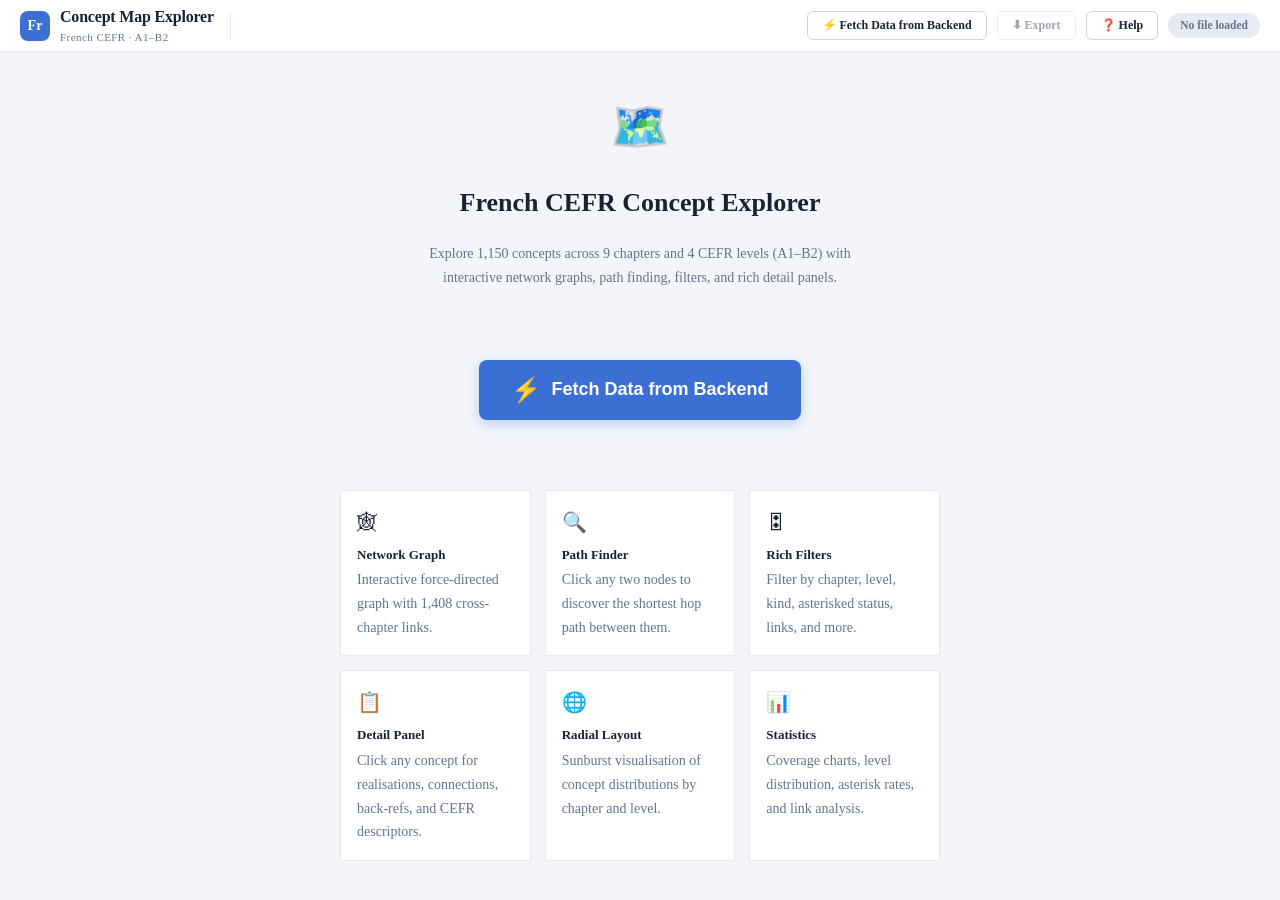
==== concepts.html @ fbdd6c0a "Initial commit" ====
<!DOCTYPE html>
<html lang="en">
<head>
<meta charset="UTF-8">
<meta name="viewport" content="width=device-width, initial-scale=1.0">
<title>Concept Map Explorer — French CEFR Reference</title>
<link rel="stylesheet" href="concepts.css">
</head>
<body>


<!-- HEADER -->
<header>
  <div class="brand">
    <div class="brand-icon">Fr</div>
    <div>
      <h1>Concept Map Explorer</h1>
      <div class="sub">French CEFR · A1–B2</div>
    </div>
  </div>
  <div class="header-sep"></div>
  <div class="header-tabs" id="headerTabs" style="display:none">
    <button class="header-tab active" data-tab="table">📋 Table</button>
    <button class="header-tab" data-tab="network">🕸 Network</button>
    <button class="header-tab" data-tab="radial">🌐 Radial</button>
    <button class="header-tab" data-tab="stats">📊 Stats</button>
  </div>
  <div class="header-spacer"></div>
  <div class="file-area">
    <button class="btn" id="fetchBtn" onclick="loadData()">⚡ Fetch Data from Backend</button>
    
    <button class="btn" id="exportBtn" disabled>⬇ Export</button>
    <button class="btn" onclick="showHelp()">❓ Help</button>
    <span id="statusBadge">No file loaded</span>
  </div>
</header>

<!-- TOOLTIP -->
<div id="tooltip"></div>

<!-- NOTIFICATION -->
<div id="notification"></div>

<!-- HELP MODAL -->
<div id="helpModal">
  <div class="help-box">
    <h2>📖 How to use this Explorer</h2>
    <div class="help-section">
      <h3>🚀 Getting Started</h3>
      <p>Click <strong>Fetch Data from Backend</strong> to automatically download the <code>concept_map_for_lesson_generation.json</code> file from the server.</p>
    </div>
    <div class="help-section">
      <h3>📋 Table View</h3>
      <ul>
        <li>Filter by chapter, CEFR level, kind, and more using the left sidebar</li>
        <li>Click any row to open the detail panel on the right</li>
        <li>Click column headers to sort</li>
        <li>Use the search box for instant text filtering</li>
      </ul>
    </div>
    <div class="help-section">
      <h3>🕸 Network View</h3>
      <ul>
        <li><strong>Click a node</strong> to see its full details in the right panel</li>
        <li><strong>Drag nodes</strong> to rearrange the graph</li>
        <li><strong>Scroll/pinch</strong> to zoom; drag background to pan</li>
        <li><strong>Path Finder</strong>: Set a "From" and "To" node to find the shortest connection path between them</li>
        <li><strong>Hop Navigator</strong>: Click a node, then use "Set as From / To" in the panel to find paths</li>
        <li>Use the left sidebar filters to reduce nodes shown</li>
      </ul>
    </div>
    <div class="help-section">
      <h3>🌐 Radial View</h3>
      <ul>
        <li>See concepts arranged in a sunburst / radial layout by chapter or level</li>
        <li>Click segments to drill in</li>
      </ul>
    </div>
    <div class="help-section">
      <h3>📊 Stats View</h3>
      <ul>
        <li>Corpus-wide statistics: distribution by chapter, level coverage, asterisk rates</li>
      </ul>
    </div>
    <div class="help-close">
      <button class="btn primary" onclick="closeHelp()">Got it</button>
    </div>
  </div>
</div>

<!-- APP SHELL -->
<div id="appShell">

  <!-- EMPTY STATE -->
  <div id="emptyState" style="display:flex; flex:1; flex-direction:column; align-items:center; justify-content:center; gap:20px; padding:40px; text-align:center;">
    <div style="font-size:48px">🗺️</div>
    <h2 style="font-size:26px">French CEFR Concept Explorer</h2>
    <p style="max-width:480px; color:var(--muted); line-height:1.7">
      Explore 1,150 concepts across 9 chapters and 4 CEFR levels (A1–B2) with interactive network graphs, path finding, filters, and rich detail panels.
    </p>
    
      <div class="drop-zone" id="dropZone" style="cursor:default; border: none; background: transparent; display: flex; justify-content: center; align-items: center;">
        <button id="fetchBtnCenter" onclick="loadData()" style="background-color: var(--accent); color: white; border: none; border-radius: 8px; padding: 16px 32px; font-size: 18px; font-weight: bold; cursor: pointer; box-shadow: 0 4px 12px rgba(59, 111, 212, 0.3); transition: all 0.2s ease; display: flex; align-items: center; gap: 10px;">
          <span style="font-size:24px">⚡</span> Fetch Data from Backend
        </button>
      </div>

    <div class="features-grid">
      <div class="feature-card"><div class="fc-icon">🕸</div><h4>Network Graph</h4><p>Interactive force-directed graph with 1,408 cross-chapter links.</p></div>
      <div class="feature-card"><div class="fc-icon">🔍</div><h4>Path Finder</h4><p>Click any two nodes to discover the shortest hop path between them.</p></div>
      <div class="feature-card"><div class="fc-icon">🎛</div><h4>Rich Filters</h4><p>Filter by chapter, level, kind, asterisked status, links, and more.</p></div>
      <div class="feature-card"><div class="fc-icon">📋</div><h4>Detail Panel</h4><p>Click any concept for realisations, connections, back-refs, and CEFR descriptors.</p></div>
      <div class="feature-card"><div class="fc-icon">🌐</div><h4>Radial Layout</h4><p>Sunburst visualisation of concept distributions by chapter and level.</p></div>
      <div class="feature-card"><div class="fc-icon">📊</div><h4>Statistics</h4><p>Coverage charts, level distribution, asterisk rates, and link analysis.</p></div>
    </div>
  </div>

  <!-- SIDEBAR -->
  <div id="sidebar" style="display:none">
    <div class="sidebar-head">
      <h2>Filters</h2>
      <button class="clear-btn" onclick="clearAllFilters()">Clear all</button>
    </div>
    <div id="sidebarContent"></div>
    <div class="result-count" id="resultCount">—</div>
  </div>

  <!-- MAIN CONTENT -->
  <div id="mainContent" style="display:none">

    <!-- TABLE VIEW -->
    <div class="view active" id="tableView">
      <div class="table-toolbar">
        <span class="group-label">Sort by</span>
        <select class="sort-select" id="sortSelect" onchange="setSortFromDropdown()">
          <option value="section_code:asc">Code ↑</option>
          <option value="section_code:desc">Code ↓</option>
          <option value="denomination_canonical:asc">Name A→Z</option>
          <option value="denomination_canonical:desc">Name Z→A</option>
          <option value="chapter:asc">Chapter ↑</option>
          <option value="link_count:desc">Most linked</option>
        </select>
      </div>
      <div id="tableWrap">
        <table id="conceptTable">
          <thead>
            <tr>
              <th onclick="toggleSort('section_code')">Code</th>
              <th onclick="toggleSort('denomination_canonical')">Concept Name</th>
              <th onclick="toggleSort('chapter')">Chapter</th>
              <th>Kind</th>
              <th>Levels</th>
              <th onclick="toggleSort('link_count')">Links</th>
            </tr>
          </thead>
          <tbody id="tableBody"></tbody>
        </table>
      </div>
      <div class="pager" id="pager"></div>
    </div>

    <!-- NETWORK VIEW -->
    <div class="view" id="networkView" style="position:relative; overflow:hidden;">
      <canvas id="networkCanvas"></canvas>

      <!-- Toggle button -->
      <button class="net-drawer-toggle" id="netDrawerToggle" onclick="toggleNetDrawer()">⚙ Controls</button>

      <!-- Right-side drawer -->
      <div class="net-drawer" id="netDrawer">
        <div class="net-drawer-head">
          <h2>Network Controls</h2>
          <button class="net-drawer-close" onclick="toggleNetDrawer()">✕</button>
        </div>
        <div class="net-drawer-body">
          <h3>View</h3>
          <div class="zoom-btns">
            <button onclick="zoomNet(1.3)" title="Zoom In">+</button>
            <button onclick="zoomNet(0.77)" title="Zoom Out">−</button>
            <button onclick="resetZoomNet()" title="Reset">⊙</button>
            <button onclick="runLayout()" title="Re-layout">⟳</button>
            <button onclick="unpinAll()" title="Unpin All" style="width:auto;padding:0 8px;font-size:11px;">Unpin All</button>
          </div>
          <label><input type="checkbox" id="showLabels" checked onchange="redrawNet()"> Labels</label>
          <label><input type="checkbox" id="showEdges" checked onchange="redrawNet()"> Edges</label>
          <label>
            Node size
            <input type="range" id="nodeSizeRange" min="4" max="22" value="10" oninput="redrawNet()">
          </label>
          <label>
            Charge
            <input type="range" id="chargeRange" min="20" max="200" value="80" oninput="updateCharge()">
          </label>
          <div class="net-legend" id="netLegend"></div>

          <hr class="net-toolbar-divider">

          <h3>🔍 Path Finder</h3>
          <div class="path-inputs">
            <button class="path-node-btn" id="pathFromBtn" onclick="setPathMode('from')">
              <span class="label" id="pathFromLabel">Click to set start node</span>
              <span class="badge">FROM</span>
            </button>
            <button class="path-node-btn" id="pathToBtn" onclick="setPathMode('to')">
              <span class="label" id="pathToLabel">Click to set end node</span>
              <span class="badge" style="background:var(--accent2)">TO</span>
            </button>
          </div>
          <div style="display:flex;gap:6px;margin-bottom:6px;">
            <button class="btn primary" style="flex:1;font-size:11px;padding:6px;" onclick="findPath()">Find Path</button>
            <button class="btn" style="font-size:11px;padding:6px;" onclick="clearPath()">✕ Clear</button>
          </div>
          <div class="path-result" id="pathResult" style="display:none"></div>
        </div>
      </div>

      <!-- Node Info Panel -->
      <div id="nodeInfoPanel">
        <button class="nip-close" onclick="closeNodeInfo()">✕</button>
        <div class="nip-header">
          <div class="nip-title" id="nipTitle">—</div>
          <div class="nip-code" id="nipCode">—</div>
          <div class="nip-badges" id="nipBadges"></div>
        </div>
        <div id="nodeInfoBody"></div>
        <div class="nip-actions">
          <button class="btn path-from-btn" onclick="setCurrentAsPathFrom()">Set as FROM</button>
          <button class="btn path-to-btn" onclick="setCurrentAsPathTo()">Set as TO</button>
        </div>
      </div>
    </div>

    <!-- RADIAL VIEW -->
    <div class="view" id="radialView">
      <div class="radial-toolbar">
        <strong style="font-size:12px">Radial Layout:</strong>
        <button class="radial-mode-btn active" data-mode="chapter" onclick="setRadialMode('chapter',this)">By Chapter</button>
        <button class="radial-mode-btn" data-mode="level" onclick="setRadialMode('level',this)">By Level</button>
        <button class="radial-mode-btn" data-mode="kind" onclick="setRadialMode('kind',this)">By Kind</button>
        <button class="radial-mode-btn" data-mode="family" onclick="setRadialMode('family',this)">By Family</button>
        <span style="color:var(--muted);font-size:11px">· Click segments to highlight · Hover for details</span>
      </div>
      <div id="radialCanvas" style="flex:1; position:relative;">
        <canvas id="radialCanvasEl" style="display:block;"></canvas>
        <div id="radialTooltip" style="display:none;position:absolute;background:var(--ink);color:#fff;padding:7px 13px;border-radius:8px;font-size:12px;pointer-events:none;"></div>
      </div>
    </div>

    <!-- STATS VIEW -->
    <div class="view" id="statsView">
      <div id="statsContent" style="padding:24px; max-width:900px; overflow-y:auto; flex:1;"></div>
    </div>

  </div><!-- end mainContent -->

</div><!-- end appShell -->


<script src="concepts.js"></script>
</body>
</html>
---- concepts.css ----
/* ===== TOKENS ===== */
:root {
  --ink: #192233;
  --paper: #f3f5fb;
  --panel: #ffffff;
  --panel2: #fbfcfe;
  --line: #e6eaf2;
  --line2: #cbd5e1;
  --accent: #3b6fd4;
  --accent-soft: #e9f0fc;
  --accent2: #2d6a8f;
  --accent2-soft: #e5edf5;
  --muted: #64748b;
  --muted2: #94a3b8;
  --bg-gradient: linear-gradient(135deg, #e0e8f5 0%, #f4f7fc 100%);
  --shadow-sm: 0 1px 2px rgba(15, 23, 42, 0.04);
  --shadow-md: 0 4px 12px rgba(15, 23, 42, 0.05);
  --shadow-lg: 0 12px 32px rgba(15, 23, 42, 0.08);
  --radius-sm: 6px;
  --radius-md: 10px;
  --radius-lg: 16px;
  --font-sans: 'Inter', system-ui, -apple-system, sans-serif;
  --font-mono: 'JetBrains Mono', 'Fira Code', monospace;
  --font-serif: 'Georgia', serif;
}
*, *::before, *::after { box-sizing: border-box; margin: 0; padding: 0; }
html, body { height: 100%; overflow: hidden; }
body {
  font-family: var(--sans);
  background: var(--paper);
  color: var(--ink);
  font-size: 13.5px;
  line-height: 1.5;
  display: flex;
  flex-direction: column;
}

/* ===== SCROLLBAR ===== */
::-webkit-scrollbar { width: 7px; height: 7px; }
::-webkit-scrollbar-thumb { background: var(--line2); border-radius: 99px; }
::-webkit-scrollbar-track { background: transparent; }

/* ===== TYPOGRAPHY ===== */
h1, h2, h3, h4 { font-family: var(--serif); font-weight: 600; }

/* ===== HEADER ===== */
header {
  display: flex;
  align-items: center;
  gap: 16px;
  padding: 0 20px;
  height: 52px;
  min-height: 52px;
  border-bottom: 1px solid var(--line);
  background: var(--panel);
  box-shadow: var(--shadow-sm);
  z-index: 100;
  flex-shrink: 0;
}
.brand {
  display: flex;
  align-items: center;
  gap: 10px;
  flex-shrink: 0;
}
.brand-icon {
  width: 30px; height: 30px;
  background: var(--accent);
  border-radius: 8px;
  display: flex; align-items: center; justify-content: center;
  color: #fff; font-size: 14px; font-weight: 700;
  font-family: var(--serif);
  flex-shrink: 0;
}
.brand h1 { font-size: 16px; font-weight: 700; letter-spacing: -.2px; white-space: nowrap; }
.brand .sub { font-size: 11px; color: var(--muted); letter-spacing: .04em; }
.header-sep { width: 1px; height: 28px; background: var(--line); flex-shrink: 0; }
.header-tabs {
  display: flex;
  gap: 2px;
  background: var(--paper);
  border: 1px solid var(--line);
  border-radius: 8px;
  padding: 3px;
}
.header-tab {
  font-size: 12px;
  font-weight: 600;
  padding: 5px 14px;
  border: none;
  background: transparent;
  border-radius: 6px;
  cursor: pointer;
  color: var(--muted);
  transition: all .15s;
  white-space: nowrap;
}
.header-tab:hover { color: var(--ink); }
.header-tab.active { background: var(--panel); color: var(--ink); box-shadow: var(--shadow-sm); }
.header-spacer { flex: 1; }
.file-area {
  display: flex;
  align-items: center;
  gap: 10px;
  font-size: 12px;
  flex-shrink: 0;
}
#statusBadge {
  font-size: 11.5px;
  padding: 4px 12px;
  border-radius: 99px;
  font-weight: 600;
  background: var(--line);
  color: var(--muted);
  white-space: nowrap;
}
#statusBadge.loaded { background: #e6f5ee; color: #2d7a52; }
.btn {
  font-family: var(--sans);
  font-size: 12px;
  font-weight: 600;
  border: 1px solid var(--line2);
  background: var(--panel);
  color: var(--ink);
  border-radius: var(--radius-sm);
  padding: 6px 14px;
  cursor: pointer;
  transition: all .15s;
  display: flex; align-items: center; gap: 6px;
  white-space: nowrap;
}
.btn:hover { background: var(--paper); border-color: var(--ink); }
.btn.primary { background: var(--accent); border-color: var(--accent); color: #fff; }
.btn.primary:hover { opacity: .88; }
.btn:disabled { opacity: .4; cursor: not-allowed; pointer-events: none; }

/* ===== MAIN LAYOUT ===== */
#appShell {
  display: flex;
  flex: 1;
  overflow: hidden;
  position: relative;
}

/* ===== EMPTY STATE ===== */
#emptyState {
  display: flex;
  flex-direction: column;
  align-items: center;
  justify-content: center;
  flex: 1;
  gap: 20px;
  text-align: center;
  padding: 40px;
}
#emptyState h2 { font-size: 24px; color: var(--ink); }
#emptyState p { font-size: 14px; color: var(--muted); max-width: 520px; line-height: 1.7; }
.drop-zone {
  border: 2px dashed var(--line2);
  border-radius: 16px;
  padding: 40px 60px;
  cursor: pointer;
  transition: all .2s;
  font-size: 14px;
  color: var(--muted);
  margin-top: 10px;
}
.drop-zone:hover, .drop-zone.drag-over {
  border-color: var(--accent);
  background: var(--accent-soft);
  color: var(--accent);
}
.drop-zone input { display: none; }
.features-grid {
  display: grid;
  grid-template-columns: repeat(3, 1fr);
  gap: 14px;
  margin-top: 10px;
  max-width: 600px;
}
.feature-card {
  background: var(--panel);
  border: 1px solid var(--line);
  border-radius: var(--radius);
  padding: 16px;
  text-align: left;
}
.feature-card .fc-icon { font-size: 20px; margin-bottom: 8px; }
.feature-card h4 { font-size: 13px; font-weight: 700; margin-bottom: 4px; }
.feature-card p { font-size: 11.5px; color: var(--muted); line-height: 1.5; }

/* ===== SIDEBAR (FILTERS) ===== */
#sidebar {
  width: var(--sidebar-w);
  min-width: var(--sidebar-w);
  border-right: 1px solid var(--line);
  background: var(--panel2);
  display: flex;
  flex-direction: column;
  overflow: hidden;
  flex-shrink: 0;
}
.sidebar-head {
  padding: 12px 16px;
  border-bottom: 1px solid var(--line);
  display: flex;
  align-items: center;
  justify-content: space-between;
  flex-shrink: 0;
}
.sidebar-head h2 { font-size: 12px; text-transform: uppercase; letter-spacing: .08em; color: var(--muted); }
.clear-btn {
  font-size: 11px;
  color: var(--accent);
  cursor: pointer;
  background: none;
  border: none;
  font-weight: 600;
  padding: 2px 4px;
}
.clear-btn:hover { text-decoration: underline; }
#sidebarContent { flex: 1; overflow-y: auto; padding: 12px 0; }
.filter-section { border-bottom: 1px solid var(--line); padding: 10px 16px 14px; }
.filter-section:last-child { border-bottom: none; }
.filter-title {
  font-size: 10.5px;
  font-weight: 700;
  text-transform: uppercase;
  letter-spacing: .08em;
  color: var(--muted);
  margin-bottom: 10px;
  display: flex;
  align-items: center;
  justify-content: space-between;
  cursor: pointer;
  user-select: none;
}
.filter-title .toggle { font-size: 11px; color: var(--muted2); }
.filter-body { display: flex; flex-direction: column; gap: 5px; }
.filter-body.collapsed { display: none; }
.filter-row {
  display: flex;
  align-items: center;
  gap: 8px;
  font-size: 12.5px;
  cursor: pointer;
  padding: 4px 6px;
  border-radius: var(--radius-sm);
  transition: background .1s;
}
.filter-row:hover { background: var(--paper); }
.filter-row input[type=checkbox] { accent-color: var(--accent); width: 14px; height: 14px; flex-shrink: 0; }
.filter-row .fr-label { flex: 1; }
.filter-row .fr-count {
  font-size: 10.5px;
  color: var(--muted2);
  background: var(--line);
  border-radius: 99px;
  padding: 1px 7px;
  font-weight: 600;
}
.level-dot {
  width: 10px; height: 10px;
  border-radius: 50%;
  flex-shrink: 0;
}
.search-wrap { position: relative; }
.search-wrap input {
  width: 100%;
  padding: 8px 12px 8px 32px;
  border: 1px solid var(--line);
  border-radius: var(--radius-sm);
  background: var(--panel);
  font-family: var(--sans);
  font-size: 12.5px;
  outline: none;
  transition: border-color .15s;
}
.search-wrap input:focus { border-color: var(--accent); }
.search-wrap .search-icon {
  position: absolute;
  left: 10px;
  top: 50%;
  transform: translateY(-50%);
  color: var(--muted2);
  font-size: 13px;
  pointer-events: none;
}
.result-count {
  font-size: 11px;
  color: var(--muted);
  padding: 8px 16px;
  border-top: 1px solid var(--line);
  background: var(--panel2);
  flex-shrink: 0;
}

/* ===== MAIN CONTENT ===== */
#mainContent {
  flex: 1;
  display: flex;
  flex-direction: column;
  overflow: hidden;
  min-width: 0;
}

/* ===== VIEW CONTAINERS ===== */
.view { display: none; flex: 1; overflow: hidden; flex-direction: column; }
.view.active { display: flex; }

/* ===== TABLE VIEW ===== */
#tableWrap { flex: 1; overflow: auto; }
.table-toolbar {
  display: flex;
  align-items: center;
  gap: 10px;
  padding: 10px 16px;
  border-bottom: 1px solid var(--line);
  background: var(--panel);
  flex-shrink: 0;
  flex-wrap: wrap;
}
.table-toolbar .group-label { font-size: 11px; color: var(--muted); text-transform: uppercase; letter-spacing: .06em; }
.sort-select {
  font-size: 12px;
  padding: 5px 10px;
  border: 1px solid var(--line);
  border-radius: var(--radius-sm);
  background: var(--panel);
  font-family: var(--sans);
  cursor: pointer;
}
table {
  width: 100%;
  border-collapse: collapse;
  font-size: 12.5px;
}
thead th {
  position: sticky;
  top: 0;
  background: var(--panel);
  border-bottom: 2px solid var(--line2);
  padding: 10px 14px;
  text-align: left;
  font-size: 11px;
  font-weight: 700;
  text-transform: uppercase;
  letter-spacing: .06em;
  color: var(--muted);
  cursor: pointer;
  user-select: none;
  white-space: nowrap;
  z-index: 10;
}
thead th:hover { color: var(--ink); }
thead th.sorted { color: var(--accent); }
tbody tr { border-bottom: 1px solid var(--line); transition: background .1s; cursor: pointer; }
tbody tr:hover { background: var(--accent2-soft); }
tbody tr.selected { background: var(--accent-soft); }
td { padding: 9px 14px; vertical-align: top; }
td.code-cell { font-family: var(--mono); font-size: 11px; color: var(--muted); white-space: nowrap; }
td.name-cell { font-weight: 500; font-family: var(--serif); }
.level-badge {
  display: inline-flex;
  align-items: center;
  justify-content: center;
  font-size: 10px;
  font-weight: 700;
  width: 24px; height: 20px;
  border-radius: 4px;
  color: #fff;
  margin: 1px;
}
.kind-badge {
  font-size: 10px;
  padding: 2px 8px;
  border-radius: 99px;
  border: 1px solid;
  font-weight: 600;
  white-space: nowrap;
}
.kind-leaf { border-color: var(--accent); color: var(--accent); }
.kind-family { border-color: var(--accent2); color: var(--accent2); }
.kind-container { border-color: var(--muted2); color: var(--muted); }
.asterisk-badge { color: #e09d00; font-size: 12px; font-weight: 700; }
.pager {
  display: flex;
  align-items: center;
  justify-content: center;
  gap: 8px;
  padding: 12px;
  border-top: 1px solid var(--line);
  font-size: 12px;
  flex-shrink: 0;
  background: var(--panel);
}
.pager button {
  font-size: 12px;
  border: 1px solid var(--line);
  background: var(--panel);
  border-radius: var(--radius-sm);
  padding: 5px 12px;
  cursor: pointer;
  transition: all .15s;
}
.pager button:hover:not(:disabled) { border-color: var(--ink); }
.pager button:disabled { opacity: .35; cursor: default; }
.pager .page-info { color: var(--muted); }

/* ===== NETWORK VIEW ===== */
#networkView {
  flex: 1;
  position: relative;
  overflow: hidden;
}
#networkCanvas {
  display: block;
  cursor: grab;
  background:
    radial-gradient(circle at 1px 1px, var(--line) 0.8px, transparent 1px) 0 0 / 28px 28px,
    var(--panel2);
}
#networkCanvas.panning { cursor: grabbing; }
#networkCanvas.node-drag { cursor: grabbing; }

/* Network sidebar content (replaces filters when on Network tab) */
#networkSidebar {
  display: none;
  flex-direction: column;
  flex: 1;
  overflow-y: auto;
  padding: 14px 16px;
  gap: 10px;
}
#networkSidebar.active { display: flex; }
#networkSidebar h3 {
  font-size: 10.5px;
  text-transform: uppercase;
  letter-spacing: .08em;
  color: var(--muted);
  margin-bottom: 4px;
}
#networkSidebar label {
  display: flex;
  align-items: center;
  gap: 8px;
  cursor: pointer;
  font-size: 12px;
}
#networkSidebar input[type=range] { flex: 1; accent-color: var(--accent); }

/* Right-side drawer for network controls */
.net-drawer {
  position: absolute;
  top: 0;
  right: 0;
  bottom: 0;
  width: 260px;
  background: var(--panel2);
  border-left: 1px solid var(--line);
  z-index: 15;
  display: flex;
  flex-direction: column;
  overflow: hidden;
  transform: translateX(100%);
  transition: transform 0.25s ease;
  box-shadow: -4px 0 24px rgba(15, 23, 42, 0.08);
}
.net-drawer.open {
  transform: translateX(0);
}
.net-drawer-head {
  padding: 10px 14px;
  border-bottom: 1px solid var(--line);
  display: flex;
  align-items: center;
  justify-content: space-between;
  flex-shrink: 0;
  background: var(--panel);
}
.net-drawer-head h2 {
  font-size: 12px;
  text-transform: uppercase;
  letter-spacing: .08em;
  color: var(--muted);
}
.net-drawer-close {
  width: 24px; height: 24px;
  border: 1px solid var(--line);
  background: var(--paper);
  border-radius: 50%;
  cursor: pointer;
  font-size: 13px;
  display: flex; align-items: center; justify-content: center;
  color: var(--muted);
  transition: all .15s;
}
.net-drawer-close:hover { background: var(--accent-soft); color: var(--accent); border-color: var(--accent); }
.net-drawer-body {
  flex: 1;
  overflow-y: auto;
  padding: 14px;
  display: flex;
  flex-direction: column;
  gap: 10px;
  font-size: 12px;
}
.net-drawer-body h3 {
  font-size: 10.5px;
  text-transform: uppercase;
  letter-spacing: .08em;
  color: var(--muted);
  margin: 0;
}
.net-drawer-body label {
  display: flex;
  align-items: center;
  gap: 8px;
  cursor: pointer;
}
.net-drawer-body input[type=range] { flex: 1; accent-color: var(--accent); }

/* Drawer toggle button */
.net-drawer-toggle {
  position: absolute;
  top: 12px;
  right: 12px;
  z-index: 14;
  padding: 7px 14px;
  border: 1px solid var(--line);
  background: rgba(255,255,255,0.92);
  backdrop-filter: blur(8px);
  border-radius: var(--radius-sm);
  cursor: pointer;
  font-size: 12px;
  font-weight: 600;
  color: var(--ink);
  display: flex;
  align-items: center;
  gap: 6px;
  box-shadow: var(--shadow-sm);
  transition: all .15s;
}
.net-drawer-toggle:hover { border-color: var(--accent); background: var(--accent-soft); color: var(--accent); }
.net-legend { display: flex; flex-wrap: wrap; gap: 8px; margin-top: 4px; }
.legend-item { display: flex; align-items: center; gap: 5px; font-size: 10.5px; color: var(--muted); }
.legend-dot { width: 10px; height: 10px; border-radius: 50%; flex-shrink: 0; box-shadow: 0 0 4px currentColor; }

/* PATH FINDER (inside net-toolbar) */
.net-toolbar-divider {
  border: none;
  border-top: 1px solid var(--line);
  margin: 6px 0;
}
.path-finder-section h3 { font-size: 11px; text-transform: uppercase; letter-spacing: .08em; color: var(--muted); margin-bottom: 8px; }
.path-inputs { display: flex; flex-direction: column; gap: 8px; margin-bottom: 10px; }
.path-node-btn {
  display: flex;
  align-items: center;
  justify-content: space-between;
  gap: 8px;
  padding: 7px 10px;
  border: 1px solid var(--line);
  border-radius: var(--radius-sm);
  cursor: pointer;
  background: var(--paper);
  font-size: 11.5px;
  text-align: left;
  font-family: var(--sans);
  transition: all .15s;
  min-height: 34px;
}
.path-node-btn:hover { border-color: var(--accent); }
.path-node-btn.set { border-color: var(--accent); background: var(--accent-soft); color: var(--accent); font-weight: 600; }
.path-node-btn .label { flex: 1; overflow: hidden; text-overflow: ellipsis; white-space: nowrap; }
.path-node-btn .badge { font-size: 10px; background: var(--accent); color: #fff; padding: 2px 6px; border-radius: 4px; flex-shrink: 0; }
.path-result {
  background: var(--paper);
  border-radius: var(--radius-sm);
  padding: 10px;
  font-size: 11.5px;
  line-height: 1.6;
  max-height: 200px;
  overflow-y: auto;
}
.path-hop {
  display: flex;
  align-items: flex-start;
  gap: 8px;
  padding: 4px 0;
}
.path-hop .hop-num {
  width: 18px; height: 18px;
  border-radius: 50%;
  background: var(--accent);
  color: #fff;
  font-size: 9px;
  font-weight: 700;
  display: flex; align-items: center; justify-content: center;
  flex-shrink: 0;
  margin-top: 2px;
}
.path-hop .hop-arrow { color: var(--muted); font-size: 14px; margin: 0 2px; }
.path-hop-name { font-weight: 600; cursor: pointer; }
.path-hop-name:hover { color: var(--accent); text-decoration: underline; }
.path-hop-type { color: var(--muted); font-size: 10px; }
.path-connector { color: var(--muted); padding: 2px 8px; font-size: 11px; }

/* NODE INFO PANEL */
#nodeInfoPanel {
  width: var(--info-w);
  min-width: var(--info-w);
  border-left: 1px solid var(--line);
  background: var(--panel);
  display: none;
  flex-direction: column;
  overflow: hidden;
  position: relative;
}
#nodeInfoPanel.show { display: flex; }
.nip-header {
  padding: 16px;
  border-bottom: 1px solid var(--line);
  flex-shrink: 0;
}
.nip-header .nip-title {
  font-size: 16px;
  font-family: var(--serif);
  font-weight: 700;
  line-height: 1.3;
  margin-bottom: 6px;
}
.nip-header .nip-code {
  font-family: var(--mono);
  font-size: 11px;
  color: var(--muted);
}
.nip-header .nip-badges { display: flex; flex-wrap: wrap; gap: 5px; margin-top: 8px; }
.nip-close {
  position: absolute;
  top: 12px;
  right: 12px;
  width: 26px; height: 26px;
  border: 1px solid var(--line);
  background: var(--paper);
  border-radius: 50%;
  cursor: pointer;
  font-size: 14px;
  display: flex; align-items: center; justify-content: center;
  color: var(--muted);
  transition: all .15s;
}
.nip-close:hover { background: var(--accent-soft); color: var(--accent); border-color: var(--accent); }
#nodeInfoBody { flex: 1; overflow-y: auto; padding: 16px; }
.nip-section { margin-bottom: 18px; }
.nip-section-title {
  font-size: 10px;
  font-weight: 700;
  text-transform: uppercase;
  letter-spacing: .1em;
  color: var(--muted);
  margin-bottom: 8px;
  padding-bottom: 4px;
  border-bottom: 1px solid var(--line);
}
.per-book-grid {
  display: grid;
  grid-template-columns: repeat(2,1fr);
  gap: 8px;
}
.pb-cell {
  border: 1px solid var(--line);
  border-radius: var(--radius-sm);
  padding: 8px;
  background: var(--paper);
}
.pb-cell.absent { opacity: .45; }
.pb-lvl {
  display: inline-block;
  font-size: 10px;
  font-weight: 700;
  padding: 2px 7px;
  border-radius: 4px;
  color: #fff;
  margin-bottom: 6px;
}
.pb-content { font-size: 11.5px; line-height: 1.55; }
.realisation-list { list-style: none; }
.realisation-list li {
  padding: 4px 0;
  border-bottom: 1px solid var(--line);
  font-size: 11.5px;
  display: flex;
  align-items: flex-start;
  gap: 6px;
}
.realisation-list li:last-child { border-bottom: none; }
.realisation-list li .rl-text { flex: 1; }
.realisation-list li .rl-star { color: #e09d00; font-size: 11px; }
.connected-list { list-style: none; }
.connected-list li {
  padding: 6px 8px;
  border: 1px solid var(--line);
  border-radius: var(--radius-sm);
  margin-bottom: 5px;
  cursor: pointer;
  transition: all .15s;
  font-size: 12px;
}
.connected-list li:hover { background: var(--accent-soft); border-color: var(--accent); }
.connected-list li .cl-name { font-weight: 600; }
.connected-list li .cl-meta { font-size: 10.5px; color: var(--muted); margin-top: 2px; }
.cefr-chip {
  display: inline-block;
  font-size: 10px;
  padding: 1px 6px;
  border-radius: 4px;
  border: 1px solid var(--line2);
  color: var(--muted);
  margin: 2px;
}
.nip-actions {
  padding: 12px 16px;
  border-top: 1px solid var(--line);
  display: flex;
  gap: 8px;
  flex-shrink: 0;
}
.path-from-btn, .path-to-btn {
  flex: 1;
  font-size: 11.5px;
  padding: 7px;
  text-align: center;
}

/* ===== RADIAL / SUNBURST VIEW ===== */
#radialCanvas {
  flex: 1;
  display: flex;
  align-items: center;
  justify-content: center;
  overflow: hidden;
  position: relative;
}
#radialCanvas canvas { display: block; }
.radial-toolbar {
  display: flex;
  align-items: center;
  gap: 12px;
  padding: 10px 16px;
  border-bottom: 1px solid var(--line);
  background: var(--panel);
  font-size: 12px;
  flex-shrink: 0;
  flex-wrap: wrap;
}
.radial-mode-btn {
  padding: 5px 14px;
  border: 1px solid var(--line);
  border-radius: var(--radius-sm);
  cursor: pointer;
  font-size: 12px;
  font-weight: 600;
  background: var(--paper);
  transition: all .15s;
}
.radial-mode-btn.active { background: var(--ink); color: #fff; border-color: var(--ink); }

/* ===== MATRIX / HEATMAP VIEW ===== */
#matrixView {
  flex: 1;
  overflow: auto;
  padding: 20px;
}
.matrix-grid {
  display: grid;
  gap: 3px;
  margin-top: 10px;
}
.matrix-cell {
  border-radius: 4px;
  display: flex;
  align-items: center;
  justify-content: center;
  font-size: 10px;
  font-weight: 700;
  cursor: pointer;
  transition: all .15s;
  aspect-ratio: 1;
}
.matrix-cell:hover { transform: scale(1.15); z-index: 2; box-shadow: var(--shadow-md); }
.matrix-header { font-size: 10.5px; color: var(--muted); font-weight: 700; }
.matrix-row-label { font-size: 10.5px; color: var(--muted); font-weight: 700; white-space: nowrap; writing-mode: horizontal-tb; }

/* ===== STATS VIEW ===== */
#statsView {
  flex: 1;
  overflow-y: auto;
  padding: 20px;
}
.stats-grid {
  display: grid;
  grid-template-columns: repeat(auto-fill, minmax(200px, 1fr));
  gap: 14px;
  margin-bottom: 24px;
}
.stat-card {
  background: var(--panel);
  border: 1px solid var(--line);
  border-radius: var(--radius);
  padding: 16px 18px;
}
.stat-card .sc-value { font-size: 32px; font-weight: 700; font-family: var(--serif); line-height: 1; }
.stat-card .sc-label { font-size: 11.5px; color: var(--muted); margin-top: 4px; }
.chart-block {
  background: var(--panel);
  border: 1px solid var(--line);
  border-radius: var(--radius);
  padding: 18px;
  margin-bottom: 16px;
}
.chart-block h3 { font-size: 14px; margin-bottom: 14px; }
.bar-chart { display: flex; flex-direction: column; gap: 10px; }
.bar-row { display: flex; align-items: center; gap: 10px; font-size: 12px; }
.bar-label { width: 160px; text-align: right; color: var(--muted); flex-shrink: 0; font-size: 11.5px; overflow: hidden; text-overflow: ellipsis; white-space: nowrap; }
.bar-track { flex: 1; background: var(--line); border-radius: 99px; height: 18px; overflow: hidden; }
.bar-fill { height: 100%; border-radius: 99px; transition: width .5s; display: flex; align-items: center; justify-content: flex-end; padding-right: 8px; font-size: 10px; font-weight: 700; color: #fff; }
.bar-count { width: 40px; color: var(--muted); font-size: 11px; }

/* TOOLTIP */
#tooltip {
  position: fixed;
  background: var(--ink);
  color: #fff;
  font-size: 11.5px;
  padding: 6px 12px;
  border-radius: 7px;
  pointer-events: none;
  z-index: 999;
  max-width: 280px;
  line-height: 1.5;
  box-shadow: var(--shadow-lg);
  opacity: 0;
  transition: opacity .12s;
}
#tooltip.show { opacity: 1; }

/* PATH HIGHLIGHT OVERLAY */
.path-highlight { animation: pulse-path 1.5s ease-in-out infinite; }
@keyframes pulse-path {
  0%, 100% { opacity: 1; }
  50% { opacity: .6; }
}

/* NOTIFICATION */
#notification {
  position: fixed;
  bottom: 20px;
  left: 50%;
  transform: translateX(-50%) translateY(60px);
  background: var(--ink);
  color: #fff;
  padding: 10px 20px;
  border-radius: 99px;
  font-size: 12.5px;
  font-weight: 600;
  z-index: 9999;
  transition: transform .3s cubic-bezier(.34,1.56,.64,1);
  pointer-events: none;
  box-shadow: var(--shadow-lg);
}
#notification.show { transform: translateX(-50%) translateY(0); }

/* ANIMATIONS */
@keyframes fade-in {
  from { opacity: 0; transform: translateY(8px); }
  to { opacity: 1; transform: translateY(0); }
}
.fade-in { animation: fade-in .2s ease; }

/* HELP MODAL */
#helpModal {
  display: none;
  position: fixed;
  inset: 0;
  background: rgba(0,0,0,.5);
  z-index: 200;
  align-items: center;
  justify-content: center;
}
#helpModal.show { display: flex; }
.help-box {
  background: var(--panel);
  border-radius: 16px;
  padding: 30px;
  max-width: 560px;
  width: 90%;
  box-shadow: var(--shadow-lg);
  max-height: 80vh;
  overflow-y: auto;
}
.help-box h2 { font-size: 20px; margin-bottom: 18px; }
.help-section { margin-bottom: 20px; }
.help-section h3 { font-size: 14px; font-weight: 700; margin-bottom: 8px; color: var(--accent); }
.help-section p, .help-section li { font-size: 13px; line-height: 1.7; color: var(--muted); }
.help-section ul { padding-left: 18px; }
.help-close { display: flex; justify-content: flex-end; margin-top: 16px; }

/* RESPONSIVE */
@media (max-width: 900px) {
  :root { --sidebar-w: 240px; --info-w: 300px; }
  .features-grid { grid-template-columns: 1fr 1fr; }
}
@media (max-width: 680px) {
  #sidebar { position: fixed; left: 0; top: 0; bottom: 0; z-index: 50; transform: translateX(-100%); transition: transform .25s; box-shadow: var(--shadow-lg); }
  #sidebar.open { transform: translateX(0); }
  .header-tab span { display: none; }
  .features-grid { grid-template-columns: 1fr; }
}
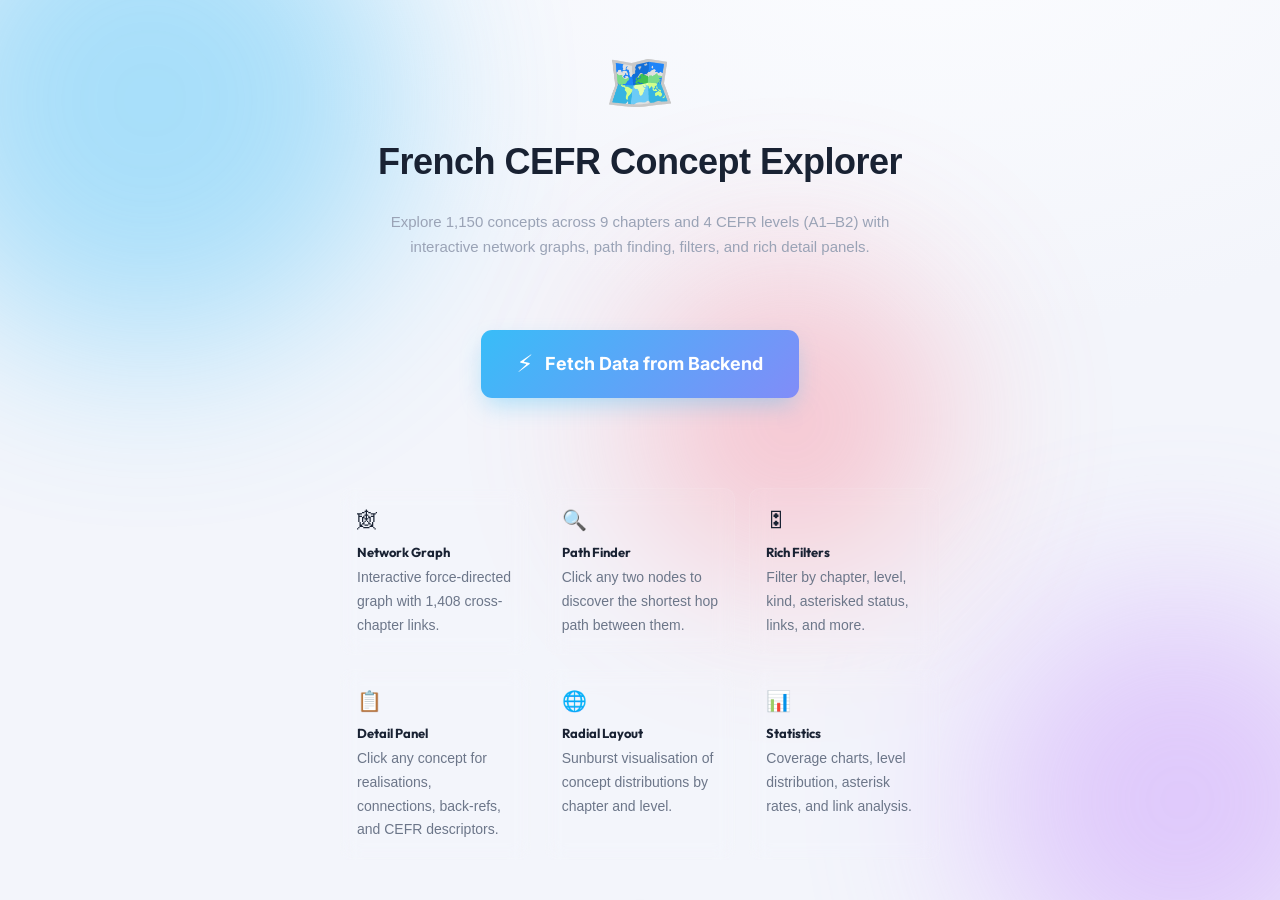
==== commit df1cc53a: "feat: UI template changes" ====
--- a/concepts.html
+++ b/concepts.html
@@ -4,108 +4,85 @@
 <meta charset="UTF-8">
 <meta name="viewport" content="width=device-width, initial-scale=1.0">
 <title>Concept Map Explorer — French CEFR Reference</title>
-<link rel="stylesheet" href="concepts.css">
+<link href="https://fonts.googleapis.com/css2?family=Inter:wght@400;500;600;700&family=Outfit:wght@500;600;700;800&display=swap" rel="stylesheet">
+<link rel="stylesheet" href="concepts.css"> <!-- Old CSS for fallback/custom things -->
+<link rel="stylesheet" href="concepts-ui.css"> <!-- New CSS -->
+<link rel="icon" href="data:,"> <!-- Prevent favicon 404 -->
 </head>
 <body>
 
-
-<!-- HEADER -->
-<header>
-  <div class="brand">
-    <div class="brand-icon">Fr</div>
-    <div>
-      <h1>Concept Map Explorer</h1>
-      <div class="sub">French CEFR · A1–B2</div>
-    </div>
-  </div>
-  <div class="header-sep"></div>
-  <div class="header-tabs" id="headerTabs" style="display:none">
-    <button class="header-tab active" data-tab="table">📋 Table</button>
-    <button class="header-tab" data-tab="network">🕸 Network</button>
-    <button class="header-tab" data-tab="radial">🌐 Radial</button>
-    <button class="header-tab" data-tab="stats">📊 Stats</button>
-  </div>
-  <div class="header-spacer"></div>
-  <div class="file-area">
-    <button class="btn" id="fetchBtn" onclick="loadData()">⚡ Fetch Data from Backend</button>
-    
-    <button class="btn" id="exportBtn" disabled>⬇ Export</button>
-    <button class="btn" onclick="showHelp()">❓ Help</button>
-    <span id="statusBadge">No file loaded</span>
-  </div>
-</header>
-
-<!-- TOOLTIP -->
-<div id="tooltip"></div>
-
-<!-- NOTIFICATION -->
-<div id="notification"></div>
-
-<!-- HELP MODAL -->
-<div id="helpModal">
-  <div class="help-box">
-    <h2>📖 How to use this Explorer</h2>
-    <div class="help-section">
-      <h3>🚀 Getting Started</h3>
-      <p>Click <strong>Fetch Data from Backend</strong> to automatically download the <code>concept_map_for_lesson_generation.json</code> file from the server.</p>
-    </div>
-    <div class="help-section">
-      <h3>📋 Table View</h3>
-      <ul>
-        <li>Filter by chapter, CEFR level, kind, and more using the left sidebar</li>
-        <li>Click any row to open the detail panel on the right</li>
-        <li>Click column headers to sort</li>
-        <li>Use the search box for instant text filtering</li>
-      </ul>
-    </div>
-    <div class="help-section">
-      <h3>🕸 Network View</h3>
-      <ul>
-        <li><strong>Click a node</strong> to see its full details in the right panel</li>
-        <li><strong>Drag nodes</strong> to rearrange the graph</li>
-        <li><strong>Scroll/pinch</strong> to zoom; drag background to pan</li>
-        <li><strong>Path Finder</strong>: Set a "From" and "To" node to find the shortest connection path between them</li>
-        <li><strong>Hop Navigator</strong>: Click a node, then use "Set as From / To" in the panel to find paths</li>
-        <li>Use the left sidebar filters to reduce nodes shown</li>
-      </ul>
-    </div>
-    <div class="help-section">
-      <h3>🌐 Radial View</h3>
-      <ul>
-        <li>See concepts arranged in a sunburst / radial layout by chapter or level</li>
-        <li>Click segments to drill in</li>
-      </ul>
-    </div>
-    <div class="help-section">
-      <h3>📊 Stats View</h3>
-      <ul>
-        <li>Corpus-wide statistics: distribution by chapter, level coverage, asterisk rates</li>
-      </ul>
-    </div>
-    <div class="help-close">
-      <button class="btn primary" onclick="closeHelp()">Got it</button>
-    </div>
-  </div>
-</div>
-
-<!-- APP SHELL -->
 <div id="appShell">
-
+  
+  <!-- ICON RAIL -->
+  <nav id="rail" style="display:none">
+    <div class="logo"></div>
+    <button class="railbtn active" data-tab="network" onclick="switchView('network', this)">
+      <svg width="20" height="20" viewBox="0 0 24 24" fill="none" stroke="currentColor" stroke-width="2" stroke-linecap="round" stroke-linejoin="round"><circle cx="18" cy="5" r="3"></circle><circle cx="6" cy="12" r="3"></circle><circle cx="18" cy="19" r="3"></circle><line x1="8.59" y1="13.51" x2="15.42" y2="17.49"></line><line x1="15.41" y1="6.51" x2="8.59" y2="10.49"></line></svg>
+      <span class="lbl">Network View</span>
+    </button>
+    <button class="railbtn" data-tab="table" onclick="switchView('table', this)">
+      <svg width="20" height="20" viewBox="0 0 24 24" fill="none" stroke="currentColor" stroke-width="2" stroke-linecap="round" stroke-linejoin="round"><line x1="8" y1="6" x2="21" y2="6"></line><line x1="8" y1="12" x2="21" y2="12"></line><line x1="8" y1="18" x2="21" y2="18"></line><line x1="3" y1="6" x2="3.01" y2="6"></line><line x1="3" y1="12" x2="3.01" y2="12"></line><line x1="3" y1="18" x2="3.01" y2="18"></line></svg>
+      <span class="lbl">Table View</span>
+    </button>
+    <button class="railbtn" data-tab="radial" onclick="switchView('radial', this)">
+      <svg width="20" height="20" viewBox="0 0 24 24" fill="none" stroke="currentColor" stroke-width="2" stroke-linecap="round" stroke-linejoin="round"><circle cx="12" cy="12" r="10"></circle><circle cx="12" cy="12" r="4"></circle><line x1="21.17" y1="8" x2="12" y2="8"></line><line x1="3.95" y1="6.06" x2="8.54" y2="14"></line><line x1="10.88" y1="21.94" x2="15.46" y2="14"></line></svg>
+      <span class="lbl">Radial View</span>
+    </button>
+    <button class="railbtn" data-tab="stats" onclick="switchView('stats', this)">
+      <svg width="20" height="20" viewBox="0 0 24 24" fill="none" stroke="currentColor" stroke-width="2" stroke-linecap="round" stroke-linejoin="round"><line x1="18" y1="20" x2="18" y2="10"></line><line x1="12" y1="20" x2="12" y2="4"></line><line x1="6" y1="20" x2="6" y2="14"></line></svg>
+      <span class="lbl">Stats</span>
+    </button>
+    <div class="spacer"></div>
+    <button class="railbtn" onclick="showHelp()">
+      <span style="font-weight:bold">?</span>
+      <span class="lbl">Help</span>
+    </button>
+  </nav>
+
+  <!-- PANEL -->
+  <aside id="panel" style="display:none">
+    <div class="phead">
+      <h1>Explore</h1>
+      <p>French CEFR · A1–B2</p>
+      <div class="statchips">
+        <div class="statchip"><b id="statusBadgeCount">0</b> concepts</div>
+        <button class="mini" id="fetchBtn" onclick="loadData()">Fetch</button>
+      </div>
+    </div>
+    <div class="pbody">
+      <!-- Search -->
+      <div class="searchwrap block">
+        <svg width="15" height="15" viewBox="0 0 24 24" fill="none" stroke="currentColor" stroke-width="2" stroke-linecap="round" stroke-linejoin="round"><circle cx="11" cy="11" r="8"></circle><line x1="21" y1="21" x2="16.65" y2="16.65"></line></svg>
+        <input type="search" id="searchBox" placeholder="Search concepts..." oninput="setSearch(this.value)">
+      </div>
+
+      <!-- Filters -->
+      <div id="sidebarContent"></div>
+    </div>
+  </aside>
+
+  <!-- NOTIFICATION -->
+  <div id="notification"></div>
+  
   <!-- EMPTY STATE -->
-  <div id="emptyState" style="display:flex; flex:1; flex-direction:column; align-items:center; justify-content:center; gap:20px; padding:40px; text-align:center;">
-    <div style="font-size:48px">🗺️</div>
-    <h2 style="font-size:26px">French CEFR Concept Explorer</h2>
-    <p style="max-width:480px; color:var(--muted); line-height:1.7">
+  <div id="emptyState" class="empty-state-container">
+    <div class="glow-orb orb-1"></div>
+    <div class="glow-orb orb-2"></div>
+    <div class="glow-orb orb-3"></div>
+    
+    <div style="font-size:56px; z-index: 1; margin-bottom: -10px;">🗺️</div>
+    <h2 style="font-size:36px; z-index: 1; font-family: var(--serif); font-weight: 800; letter-spacing: -0.5px;">French CEFR Concept Explorer</h2>
+    <p style="max-width:520px; color:var(--muted2); line-height:1.7; z-index: 1; font-size: 15px;">
       Explore 1,150 concepts across 9 chapters and 4 CEFR levels (A1–B2) with interactive network graphs, path finding, filters, and rich detail panels.
     </p>
     
-      <div class="drop-zone" id="dropZone" style="cursor:default; border: none; background: transparent; display: flex; justify-content: center; align-items: center;">
-        <button id="fetchBtnCenter" onclick="loadData()" style="background-color: var(--accent); color: white; border: none; border-radius: 8px; padding: 16px 32px; font-size: 18px; font-weight: bold; cursor: pointer; box-shadow: 0 4px 12px rgba(59, 111, 212, 0.3); transition: all 0.2s ease; display: flex; align-items: center; gap: 10px;">
-          <span style="font-size:24px">⚡</span> Fetch Data from Backend
-        </button>
-      </div>
-
-    <div class="features-grid">
+    <div class="drop-zone" id="dropZone" style="z-index: 1; cursor:default; border: none; background: transparent; display: flex; justify-content: center; align-items: center; margin-top: 10px;">
+      <button id="fetchBtnCenter" onclick="loadData()" class="btn-glow-primary">
+        <span style="font-size:24px">⚡</span> Fetch Data from Backend
+      </button>
+    </div>
+
+    <div class="features-grid" style="z-index: 1; margin-top: 30px;">
       <div class="feature-card"><div class="fc-icon">🕸</div><h4>Network Graph</h4><p>Interactive force-directed graph with 1,408 cross-chapter links.</p></div>
       <div class="feature-card"><div class="fc-icon">🔍</div><h4>Path Finder</h4><p>Click any two nodes to discover the shortest hop path between them.</p></div>
       <div class="feature-card"><div class="fc-icon">🎛</div><h4>Rich Filters</h4><p>Filter by chapter, level, kind, asterisked status, links, and more.</p></div>
@@ -115,21 +92,51 @@
     </div>
   </div>
 
-  <!-- SIDEBAR -->
-  <div id="sidebar" style="display:none">
-    <div class="sidebar-head">
-      <h2>Filters</h2>
-      <button class="clear-btn" onclick="clearAllFilters()">Clear all</button>
-    </div>
-    <div id="sidebarContent"></div>
-    <div class="result-count" id="resultCount">—</div>
-  </div>
-
-  <!-- MAIN CONTENT -->
-  <div id="mainContent" style="display:none">
-
-    <!-- TABLE VIEW -->
-    <div class="view active" id="tableView">
+  <!-- MAIN STAGE -->
+  <main id="mainContent" style="display:none">
+    
+    <!-- TOPBAR -->
+    <div id="topbar">
+      <button class="iconbtn glass" onclick="togglePanel()" title="Toggle Panel">
+        <svg width="18" height="18" viewBox="0 0 24 24" fill="none" stroke="currentColor" stroke-width="2" stroke-linecap="round" stroke-linejoin="round"><rect x="3" y="3" width="18" height="18" rx="2" ry="2"></rect><line x1="9" y1="3" x2="9" y2="21"></line></svg>
+      </button>
+
+      <div class="seg glass" id="headerTabs">
+        <!-- Kept the id for compatibility, though we'll update the JS to handle these buttons -->
+        <button class="header-tab active" data-tab="network">Network</button>
+        <button class="header-tab" data-tab="table">Table</button>
+        <button class="header-tab" data-tab="radial">Radial</button>
+        <button class="header-tab" data-tab="stats">Stats</button>
+      </div>
+      
+      <!-- Export button moved to topbar -->
+      <button class="b glass" id="exportBtn" disabled style="padding: 6px 12px; margin-left: 10px;">Export</button>
+    </div>
+
+
+
+    <!-- VIEWS -->
+    <div class="view active" id="networkView">
+      <canvas id="networkCanvas"></canvas>
+
+      <!-- Zoom Controls -->
+      <div id="zoomctl">
+        <button class="iconbtn glass" onclick="zoomNet(1.3)">+</button>
+        <button class="iconbtn glass" onclick="zoomNet(0.77)">−</button>
+        <button class="iconbtn glass" onclick="resetZoomNet()">⊙</button>
+        <button class="iconbtn glass" onclick="runLayout()">⟳</button>
+      </div>
+
+      <!-- Detail Panel -->
+      <div id="detail">
+        <button class="x" onclick="closeNodeInfo()">×</button>
+        <div id="detailBody">
+          <!-- Content populated by concepts.js -->
+        </div>
+      </div>
+    </div>
+
+    <div class="view" id="tableView">
       <div class="table-toolbar">
         <span class="group-label">Sort by</span>
         <select class="sort-select" id="sortSelect" onchange="setSortFromDropdown()">
@@ -159,103 +166,77 @@
       <div class="pager" id="pager"></div>
     </div>
 
-    <!-- NETWORK VIEW -->
-    <div class="view" id="networkView" style="position:relative; overflow:hidden;">
-      <canvas id="networkCanvas"></canvas>
-
-      <!-- Toggle button -->
-      <button class="net-drawer-toggle" id="netDrawerToggle" onclick="toggleNetDrawer()">⚙ Controls</button>
-
-      <!-- Right-side drawer -->
-      <div class="net-drawer" id="netDrawer">
-        <div class="net-drawer-head">
-          <h2>Network Controls</h2>
-          <button class="net-drawer-close" onclick="toggleNetDrawer()">✕</button>
+    <div class="view" id="radialView">
+      <div class="radial-toolbar" style="margin-left: 20px; display:flex; align-items:center; gap: 12px; padding: 12px 0;">
+        <strong style="font-size:12px; color:var(--ink-2)">Radial Layout:</strong>
+        <div class="seg" style="background:var(--panel-2); border:1px solid var(--line);">
+          <button class="radial-mode-btn active" data-mode="chapter" onclick="setRadialMode('chapter',this)">By Chapter</button>
+          <button class="radial-mode-btn" data-mode="level" onclick="setRadialMode('level',this)">By Level</button>
+          <button class="radial-mode-btn" data-mode="kind" onclick="setRadialMode('kind',this)">By Kind</button>
+          <button class="radial-mode-btn" data-mode="family" onclick="setRadialMode('family',this)">By Family</button>
         </div>
-        <div class="net-drawer-body">
-          <h3>View</h3>
-          <div class="zoom-btns">
-            <button onclick="zoomNet(1.3)" title="Zoom In">+</button>
-            <button onclick="zoomNet(0.77)" title="Zoom Out">−</button>
-            <button onclick="resetZoomNet()" title="Reset">⊙</button>
-            <button onclick="runLayout()" title="Re-layout">⟳</button>
-            <button onclick="unpinAll()" title="Unpin All" style="width:auto;padding:0 8px;font-size:11px;">Unpin All</button>
-          </div>
-          <label><input type="checkbox" id="showLabels" checked onchange="redrawNet()"> Labels</label>
-          <label><input type="checkbox" id="showEdges" checked onchange="redrawNet()"> Edges</label>
-          <label>
-            Node size
-            <input type="range" id="nodeSizeRange" min="4" max="22" value="10" oninput="redrawNet()">
-          </label>
-          <label>
-            Charge
-            <input type="range" id="chargeRange" min="20" max="200" value="80" oninput="updateCharge()">
-          </label>
-          <div class="net-legend" id="netLegend"></div>
-
-          <hr class="net-toolbar-divider">
-
-          <h3>🔍 Path Finder</h3>
-          <div class="path-inputs">
-            <button class="path-node-btn" id="pathFromBtn" onclick="setPathMode('from')">
-              <span class="label" id="pathFromLabel">Click to set start node</span>
-              <span class="badge">FROM</span>
-            </button>
-            <button class="path-node-btn" id="pathToBtn" onclick="setPathMode('to')">
-              <span class="label" id="pathToLabel">Click to set end node</span>
-              <span class="badge" style="background:var(--accent2)">TO</span>
-            </button>
-          </div>
-          <div style="display:flex;gap:6px;margin-bottom:6px;">
-            <button class="btn primary" style="flex:1;font-size:11px;padding:6px;" onclick="findPath()">Find Path</button>
-            <button class="btn" style="font-size:11px;padding:6px;" onclick="clearPath()">✕ Clear</button>
-          </div>
-          <div class="path-result" id="pathResult" style="display:none"></div>
-        </div>
-      </div>
-
-      <!-- Node Info Panel -->
-      <div id="nodeInfoPanel">
-        <button class="nip-close" onclick="closeNodeInfo()">✕</button>
-        <div class="nip-header">
-          <div class="nip-title" id="nipTitle">—</div>
-          <div class="nip-code" id="nipCode">—</div>
-          <div class="nip-badges" id="nipBadges"></div>
-        </div>
-        <div id="nodeInfoBody"></div>
-        <div class="nip-actions">
-          <button class="btn path-from-btn" onclick="setCurrentAsPathFrom()">Set as FROM</button>
-          <button class="btn path-to-btn" onclick="setCurrentAsPathTo()">Set as TO</button>
-        </div>
-      </div>
-    </div>
-
-    <!-- RADIAL VIEW -->
-    <div class="view" id="radialView">
-      <div class="radial-toolbar">
-        <strong style="font-size:12px">Radial Layout:</strong>
-        <button class="radial-mode-btn active" data-mode="chapter" onclick="setRadialMode('chapter',this)">By Chapter</button>
-        <button class="radial-mode-btn" data-mode="level" onclick="setRadialMode('level',this)">By Level</button>
-        <button class="radial-mode-btn" data-mode="kind" onclick="setRadialMode('kind',this)">By Kind</button>
-        <button class="radial-mode-btn" data-mode="family" onclick="setRadialMode('family',this)">By Family</button>
-        <span style="color:var(--muted);font-size:11px">· Click segments to highlight · Hover for details</span>
-      </div>
-      <div id="radialCanvas" style="flex:1; position:relative;">
+      </div>
+      <div id="radialCanvas" style="flex:1; position:relative; width: 100%; height: 100%;">
         <canvas id="radialCanvasEl" style="display:block;"></canvas>
         <div id="radialTooltip" style="display:none;position:absolute;background:var(--ink);color:#fff;padding:7px 13px;border-radius:8px;font-size:12px;pointer-events:none;"></div>
       </div>
     </div>
 
-    <!-- STATS VIEW -->
     <div class="view" id="statsView">
       <div id="statsContent" style="padding:24px; max-width:900px; overflow-y:auto; flex:1;"></div>
     </div>
 
-  </div><!-- end mainContent -->
-
-</div><!-- end appShell -->
-
+  </main>
+</div>
+
+<!-- TOOLTIP -->
+<div id="tooltip"></div>
+
+<!-- HELP MODAL -->
+<div id="helpModal" style="display:none;">
+  <div class="help-box">
+    <h2>📖 How to use this Explorer</h2>
+    <div class="help-section">
+      <h3>🚀 Getting Started</h3>
+      <p>Click <strong>Fetch Data from Backend</strong> to automatically download the <code>concept_map_for_lesson_generation.json</code> file from the server.</p>
+    </div>
+    <div class="help-close">
+      <button class="btn primary" onclick="closeHelp()">Got it</button>
+    </div>
+  </div>
+</div>
 
 <script src="concepts.js"></script>
+<script>
+  function togglePanel() {
+    document.getElementById('panel').classList.toggle('collapsed');
+  }
+  function switchView(tab, btn) {
+    document.querySelectorAll('.railbtn').forEach(b => b.classList.remove('active'));
+    document.querySelectorAll('.header-tab').forEach(b => b.classList.remove('active'));
+    
+    if(btn.classList.contains('railbtn')) {
+      btn.classList.add('active');
+      document.querySelector(`.header-tab[data-tab="${tab}"]`)?.classList.add('active');
+    } else {
+      btn.classList.add('active');
+      document.querySelector(`.railbtn[data-tab="${tab}"]`)?.classList.add('active');
+    }
+    
+    // Original switchTab logic will handle the rest
+    if (typeof switchTab === 'function') switchTab(tab);
+  }
+
+  // Intercept the original header tab clicks
+  document.addEventListener('DOMContentLoaded', () => {
+    document.querySelectorAll('.header-tab').forEach(btn => {
+      // Remove inline click from original if it existed, add listener
+      btn.addEventListener('click', function(e) {
+        e.stopPropagation();
+        switchView(this.dataset.tab, this);
+      });
+    });
+  });
+</script>
 </body>
 </html>
--- a/concepts.css
+++ b/concepts.css
@@ -1,33 +1,56 @@
-
 /* ===== TOKENS ===== */
 :root {
-  --ink: #192233;
-  --paper: #f3f5fb;
+  --sidebar-w: 800px;
+  --info-w: 340px;
+  
+  /* Light Theme Defaults from concepts-ui.css */
+  --bg: #f3f5fb;
+  --bg-gradient: radial-gradient(1200px 760px at 72% -12%, #fcfdff 0%, #f3f5fb 58%);
+  --paper: #ffffff;
   --panel: #ffffff;
   --panel2: #fbfcfe;
+  --panel3: #f5f7fc;
+  --ink: #192233;
+  --ink2: #3d4b66;
+  --muted: #6c7689;
+  --muted2: #9aa3b6;
   --line: #e6eaf2;
-  --line2: #cbd5e1;
+  --line2: #eef1f7;
+  
   --accent: #3b6fd4;
   --accent-soft: #e9f0fc;
-  --accent2: #2d6a8f;
-  --accent2-soft: #e5edf5;
-  --muted: #64748b;
-  --muted2: #94a3b8;
-  --bg-gradient: linear-gradient(135deg, #e0e8f5 0%, #f4f7fc 100%);
-  --shadow-sm: 0 1px 2px rgba(15, 23, 42, 0.04);
-  --shadow-md: 0 4px 12px rgba(15, 23, 42, 0.05);
-  --shadow-lg: 0 12px 32px rgba(15, 23, 42, 0.08);
+  --accent2: #2b54a6;
+  --accent2-soft: #e9f0fc;
+  
+  --shadow-sm: 0 1px 2px rgba(25, 34, 51, 0.06), 0 1px 3px rgba(25, 34, 51, 0.05);
+  --shadow-md: 0 4px 14px rgba(25, 34, 51, 0.09);
+  --shadow-lg: 0 14px 40px rgba(25, 34, 51, 0.16);
+  
   --radius-sm: 6px;
-  --radius-md: 10px;
+  --radius-md: 11px;
   --radius-lg: 16px;
+  
   --font-sans: 'Inter', system-ui, -apple-system, sans-serif;
   --font-mono: 'JetBrains Mono', 'Fira Code', monospace;
-  --font-serif: 'Georgia', serif;
-}
-*, *::before, *::after { box-sizing: border-box; margin: 0; padding: 0; }
-html, body { height: 100%; overflow: hidden; }
+  --font-serif: 'Outfit', sans-serif;
+}
+
+*,
+*::before,
+*::after {
+  box-sizing: border-box;
+  margin: 0;
+  padding: 0;
+}
+
+html,
 body {
-  font-family: var(--sans);
+  height: 100%;
+  overflow: hidden;
+}
+
+body {
+  font-family: var(--font-sans);
   background: var(--paper);
   color: var(--ink);
   font-size: 13.5px;
@@ -37,12 +60,36 @@
 }
 
 /* ===== SCROLLBAR ===== */
-::-webkit-scrollbar { width: 7px; height: 7px; }
-::-webkit-scrollbar-thumb { background: var(--line2); border-radius: 99px; }
-::-webkit-scrollbar-track { background: transparent; }
+::-webkit-scrollbar {
+  width: 8px;
+  height: 8px;
+}
+
+::-webkit-scrollbar-thumb {
+  background: rgba(255, 255, 255, 0.2);
+  border-radius: 99px;
+  border: 2px solid transparent;
+  background-clip: padding-box;
+}
+
+::-webkit-scrollbar-thumb:hover {
+  background: rgba(255, 255, 255, 0.4);
+  border: 2px solid transparent;
+  background-clip: padding-box;
+}
+
+::-webkit-scrollbar-track {
+  background: transparent;
+}
 
 /* ===== TYPOGRAPHY ===== */
-h1, h2, h3, h4 { font-family: var(--serif); font-weight: 600; }
+h1,
+h2,
+h3,
+h4 {
+  font-family: var(--font-serif);
+  font-weight: 600;
+}
 
 /* ===== HEADER ===== */
 header {
@@ -58,24 +105,49 @@
   z-index: 100;
   flex-shrink: 0;
 }
+
 .brand {
   display: flex;
   align-items: center;
   gap: 10px;
   flex-shrink: 0;
 }
+
 .brand-icon {
-  width: 30px; height: 30px;
+  width: 30px;
+  height: 30px;
   background: var(--accent);
   border-radius: 8px;
-  display: flex; align-items: center; justify-content: center;
-  color: #fff; font-size: 14px; font-weight: 700;
-  font-family: var(--serif);
-  flex-shrink: 0;
-}
-.brand h1 { font-size: 16px; font-weight: 700; letter-spacing: -.2px; white-space: nowrap; }
-.brand .sub { font-size: 11px; color: var(--muted); letter-spacing: .04em; }
-.header-sep { width: 1px; height: 28px; background: var(--line); flex-shrink: 0; }
+  display: flex;
+  align-items: center;
+  justify-content: center;
+  color: #fff;
+  font-size: 14px;
+  font-weight: 700;
+  font-family: var(--font-serif);
+  flex-shrink: 0;
+}
+
+.brand h1 {
+  font-size: 16px;
+  font-weight: 700;
+  letter-spacing: -.2px;
+  white-space: nowrap;
+}
+
+.brand .sub {
+  font-size: 11px;
+  color: var(--muted);
+  letter-spacing: .04em;
+}
+
+.header-sep {
+  width: 1px;
+  height: 28px;
+  background: var(--line);
+  flex-shrink: 0;
+}
+
 .header-tabs {
   display: flex;
   gap: 2px;
@@ -84,6 +156,7 @@
   border-radius: 8px;
   padding: 3px;
 }
+
 .header-tab {
   font-size: 12px;
   font-weight: 600;
@@ -96,9 +169,21 @@
   transition: all .15s;
   white-space: nowrap;
 }
-.header-tab:hover { color: var(--ink); }
-.header-tab.active { background: var(--panel); color: var(--ink); box-shadow: var(--shadow-sm); }
-.header-spacer { flex: 1; }
+
+.header-tab:hover {
+  color: var(--ink);
+}
+
+.header-tab.active {
+  background: var(--panel);
+  color: var(--ink);
+  box-shadow: var(--shadow-sm);
+}
+
+.header-spacer {
+  flex: 1;
+}
+
 .file-area {
   display: flex;
   align-items: center;
@@ -106,6 +191,7 @@
   font-size: 12px;
   flex-shrink: 0;
 }
+
 #statusBadge {
   font-size: 11.5px;
   padding: 4px 12px;
@@ -115,9 +201,14 @@
   color: var(--muted);
   white-space: nowrap;
 }
-#statusBadge.loaded { background: #e6f5ee; color: #2d7a52; }
+
+#statusBadge.loaded {
+  background: #e6f5ee;
+  color: #2d7a52;
+}
+
 .btn {
-  font-family: var(--sans);
+  font-family: var(--font-sans);
   font-size: 12px;
   font-weight: 600;
   border: 1px solid var(--line2);
@@ -127,13 +218,32 @@
   padding: 6px 14px;
   cursor: pointer;
   transition: all .15s;
-  display: flex; align-items: center; gap: 6px;
+  display: flex;
+  align-items: center;
+  gap: 6px;
   white-space: nowrap;
 }
-.btn:hover { background: var(--paper); border-color: var(--ink); }
-.btn.primary { background: var(--accent); border-color: var(--accent); color: #fff; }
-.btn.primary:hover { opacity: .88; }
-.btn:disabled { opacity: .4; cursor: not-allowed; pointer-events: none; }
+
+.btn:hover {
+  background: var(--paper);
+  border-color: var(--ink);
+}
+
+.btn.primary {
+  background: var(--accent);
+  border-color: var(--accent);
+  color: #fff;
+}
+
+.btn.primary:hover {
+  opacity: .88;
+}
+
+.btn:disabled {
+  opacity: .4;
+  cursor: not-allowed;
+  pointer-events: none;
+}
 
 /* ===== MAIN LAYOUT ===== */
 #appShell {
@@ -154,8 +264,19 @@
   text-align: center;
   padding: 40px;
 }
-#emptyState h2 { font-size: 24px; color: var(--ink); }
-#emptyState p { font-size: 14px; color: var(--muted); max-width: 520px; line-height: 1.7; }
+
+#emptyState h2 {
+  font-size: 24px;
+  color: var(--ink);
+}
+
+#emptyState p {
+  font-size: 14px;
+  color: var(--muted);
+  max-width: 520px;
+  line-height: 1.7;
+}
+
 .drop-zone {
   border: 2px dashed var(--line2);
   border-radius: 16px;
@@ -166,12 +287,18 @@
   color: var(--muted);
   margin-top: 10px;
 }
-.drop-zone:hover, .drop-zone.drag-over {
+
+.drop-zone:hover,
+.drop-zone.drag-over {
   border-color: var(--accent);
   background: var(--accent-soft);
   color: var(--accent);
 }
-.drop-zone input { display: none; }
+
+.drop-zone input {
+  display: none;
+}
+
 .features-grid {
   display: grid;
   grid-template-columns: repeat(3, 1fr);
@@ -179,16 +306,31 @@
   margin-top: 10px;
   max-width: 600px;
 }
+
 .feature-card {
   background: var(--panel);
   border: 1px solid var(--line);
-  border-radius: var(--radius);
+  border-radius: var(--radius-md);
   padding: 16px;
   text-align: left;
 }
-.feature-card .fc-icon { font-size: 20px; margin-bottom: 8px; }
-.feature-card h4 { font-size: 13px; font-weight: 700; margin-bottom: 4px; }
-.feature-card p { font-size: 11.5px; color: var(--muted); line-height: 1.5; }
+
+.feature-card .fc-icon {
+  font-size: 20px;
+  margin-bottom: 8px;
+}
+
+.feature-card h4 {
+  font-size: 13px;
+  font-weight: 700;
+  margin-bottom: 4px;
+}
+
+.feature-card p {
+  font-size: 11.5px;
+  color: var(--muted);
+  line-height: 1.5;
+}
 
 /* ===== SIDEBAR (FILTERS) ===== */
 #sidebar {
@@ -201,6 +343,7 @@
   overflow: hidden;
   flex-shrink: 0;
 }
+
 .sidebar-head {
   padding: 12px 16px;
   border-bottom: 1px solid var(--line);
@@ -209,7 +352,14 @@
   justify-content: space-between;
   flex-shrink: 0;
 }
-.sidebar-head h2 { font-size: 12px; text-transform: uppercase; letter-spacing: .08em; color: var(--muted); }
+
+.sidebar-head h2 {
+  font-size: 12px;
+  text-transform: uppercase;
+  letter-spacing: .08em;
+  color: var(--muted);
+}
+
 .clear-btn {
   font-size: 11px;
   color: var(--accent);
@@ -219,10 +369,26 @@
   font-weight: 600;
   padding: 2px 4px;
 }
-.clear-btn:hover { text-decoration: underline; }
-#sidebarContent { flex: 1; overflow-y: auto; padding: 12px 0; }
-.filter-section { border-bottom: 1px solid var(--line); padding: 10px 16px 14px; }
-.filter-section:last-child { border-bottom: none; }
+
+.clear-btn:hover {
+  text-decoration: underline;
+}
+
+#sidebarContent {
+  flex: 1;
+  overflow-y: auto;
+  padding: 12px 0;
+}
+
+.filter-section {
+  border-bottom: 1px solid var(--line);
+  padding: 10px 16px 14px;
+}
+
+.filter-section:last-child {
+  border-bottom: none;
+}
+
 .filter-title {
   font-size: 10.5px;
   font-weight: 700;
@@ -236,9 +402,22 @@
   cursor: pointer;
   user-select: none;
 }
-.filter-title .toggle { font-size: 11px; color: var(--muted2); }
-.filter-body { display: flex; flex-direction: column; gap: 5px; }
-.filter-body.collapsed { display: none; }
+
+.filter-title .toggle {
+  font-size: 11px;
+  color: var(--muted2);
+}
+
+.filter-body {
+  display: flex;
+  flex-direction: column;
+  gap: 5px;
+}
+
+.filter-body.collapsed {
+  display: none;
+}
+
 .filter-row {
   display: flex;
   align-items: center;
@@ -249,9 +428,22 @@
   border-radius: var(--radius-sm);
   transition: background .1s;
 }
-.filter-row:hover { background: var(--paper); }
-.filter-row input[type=checkbox] { accent-color: var(--accent); width: 14px; height: 14px; flex-shrink: 0; }
-.filter-row .fr-label { flex: 1; }
+
+.filter-row:hover {
+  background: var(--paper);
+}
+
+.filter-row input[type=checkbox] {
+  accent-color: var(--accent);
+  width: 14px;
+  height: 14px;
+  flex-shrink: 0;
+}
+
+.filter-row .fr-label {
+  flex: 1;
+}
+
 .filter-row .fr-count {
   font-size: 10.5px;
   color: var(--muted2);
@@ -260,24 +452,34 @@
   padding: 1px 7px;
   font-weight: 600;
 }
+
 .level-dot {
-  width: 10px; height: 10px;
+  width: 10px;
+  height: 10px;
   border-radius: 50%;
   flex-shrink: 0;
 }
-.search-wrap { position: relative; }
+
+.search-wrap {
+  position: relative;
+}
+
 .search-wrap input {
   width: 100%;
   padding: 8px 12px 8px 32px;
   border: 1px solid var(--line);
   border-radius: var(--radius-sm);
   background: var(--panel);
-  font-family: var(--sans);
+  font-family: var(--font-sans);
   font-size: 12.5px;
   outline: none;
   transition: border-color .15s;
 }
-.search-wrap input:focus { border-color: var(--accent); }
+
+.search-wrap input:focus {
+  border-color: var(--accent);
+}
+
 .search-wrap .search-icon {
   position: absolute;
   left: 10px;
@@ -287,6 +489,7 @@
   font-size: 13px;
   pointer-events: none;
 }
+
 .result-count {
   font-size: 11px;
   color: var(--muted);
@@ -306,11 +509,23 @@
 }
 
 /* ===== VIEW CONTAINERS ===== */
-.view { display: none; flex: 1; overflow: hidden; flex-direction: column; }
-.view.active { display: flex; }
+.view {
+  display: none;
+  flex: 1;
+  overflow: hidden;
+  flex-direction: column;
+}
+
+.view.active {
+  display: flex;
+}
 
 /* ===== TABLE VIEW ===== */
-#tableWrap { flex: 1; overflow: auto; }
+#tableWrap {
+  flex: 1;
+  overflow: auto;
+}
+
 .table-toolbar {
   display: flex;
   align-items: center;
@@ -321,21 +536,30 @@
   flex-shrink: 0;
   flex-wrap: wrap;
 }
-.table-toolbar .group-label { font-size: 11px; color: var(--muted); text-transform: uppercase; letter-spacing: .06em; }
+
+.table-toolbar .group-label {
+  font-size: 11px;
+  color: var(--muted);
+  text-transform: uppercase;
+  letter-spacing: .06em;
+}
+
 .sort-select {
   font-size: 12px;
   padding: 5px 10px;
   border: 1px solid var(--line);
   border-radius: var(--radius-sm);
   background: var(--panel);
-  font-family: var(--sans);
-  cursor: pointer;
-}
+  font-family: var(--font-sans);
+  cursor: pointer;
+}
+
 table {
   width: 100%;
   border-collapse: collapse;
   font-size: 12.5px;
 }
+
 thead th {
   position: sticky;
   top: 0;
@@ -353,25 +577,59 @@
   white-space: nowrap;
   z-index: 10;
 }
-thead th:hover { color: var(--ink); }
-thead th.sorted { color: var(--accent); }
-tbody tr { border-bottom: 1px solid var(--line); transition: background .1s; cursor: pointer; }
-tbody tr:hover { background: var(--accent2-soft); }
-tbody tr.selected { background: var(--accent-soft); }
-td { padding: 9px 14px; vertical-align: top; }
-td.code-cell { font-family: var(--mono); font-size: 11px; color: var(--muted); white-space: nowrap; }
-td.name-cell { font-weight: 500; font-family: var(--serif); }
+
+thead th:hover {
+  color: var(--ink);
+}
+
+thead th.sorted {
+  color: var(--accent);
+}
+
+tbody tr {
+  border-bottom: 1px solid var(--line);
+  transition: background .1s;
+  cursor: pointer;
+}
+
+tbody tr:hover {
+  background: var(--accent2-soft);
+}
+
+tbody tr.selected {
+  background: var(--accent-soft);
+}
+
+td {
+  padding: 9px 14px;
+  vertical-align: top;
+}
+
+td.code-cell {
+  font-family: var(--font-mono);
+  font-size: 11px;
+  color: var(--muted);
+  white-space: nowrap;
+}
+
+td.name-cell {
+  font-weight: 500;
+  font-family: var(--font-serif);
+}
+
 .level-badge {
   display: inline-flex;
   align-items: center;
   justify-content: center;
   font-size: 10px;
   font-weight: 700;
-  width: 24px; height: 20px;
+  width: 24px;
+  height: 20px;
   border-radius: 4px;
   color: #fff;
   margin: 1px;
 }
+
 .kind-badge {
   font-size: 10px;
   padding: 2px 8px;
@@ -380,10 +638,28 @@
   font-weight: 600;
   white-space: nowrap;
 }
-.kind-leaf { border-color: var(--accent); color: var(--accent); }
-.kind-family { border-color: var(--accent2); color: var(--accent2); }
-.kind-container { border-color: var(--muted2); color: var(--muted); }
-.asterisk-badge { color: #e09d00; font-size: 12px; font-weight: 700; }
+
+.kind-leaf {
+  border-color: var(--accent);
+  color: var(--accent);
+}
+
+.kind-family {
+  border-color: var(--accent2);
+  color: var(--accent2);
+}
+
+.kind-container {
+  border-color: var(--muted2);
+  color: var(--muted);
+}
+
+.asterisk-badge {
+  color: #e09d00;
+  font-size: 12px;
+  font-weight: 700;
+}
+
 .pager {
   display: flex;
   align-items: center;
@@ -395,6 +671,7 @@
   flex-shrink: 0;
   background: var(--panel);
 }
+
 .pager button {
   font-size: 12px;
   border: 1px solid var(--line);
@@ -404,9 +681,19 @@
   cursor: pointer;
   transition: all .15s;
 }
-.pager button:hover:not(:disabled) { border-color: var(--ink); }
-.pager button:disabled { opacity: .35; cursor: default; }
-.pager .page-info { color: var(--muted); }
+
+.pager button:hover:not(:disabled) {
+  border-color: var(--ink);
+}
+
+.pager button:disabled {
+  opacity: .35;
+  cursor: default;
+}
+
+.pager .page-info {
+  color: var(--muted);
+}
 
 /* ===== NETWORK VIEW ===== */
 #networkView {
@@ -414,6 +701,7 @@
   position: relative;
   overflow: hidden;
 }
+
 #networkCanvas {
   display: block;
   cursor: grab;
@@ -421,8 +709,14 @@
     radial-gradient(circle at 1px 1px, var(--line) 0.8px, transparent 1px) 0 0 / 28px 28px,
     var(--panel2);
 }
-#networkCanvas.panning { cursor: grabbing; }
-#networkCanvas.node-drag { cursor: grabbing; }
+
+#networkCanvas.panning {
+  cursor: grabbing;
+}
+
+#networkCanvas.node-drag {
+  cursor: grabbing;
+}
 
 /* Network sidebar content (replaces filters when on Network tab) */
 #networkSidebar {
@@ -433,7 +727,11 @@
   padding: 14px 16px;
   gap: 10px;
 }
-#networkSidebar.active { display: flex; }
+
+#networkSidebar.active {
+  display: flex;
+}
+
 #networkSidebar h3 {
   font-size: 10.5px;
   text-transform: uppercase;
@@ -441,6 +739,7 @@
   color: var(--muted);
   margin-bottom: 4px;
 }
+
 #networkSidebar label {
   display: flex;
   align-items: center;
@@ -448,7 +747,11 @@
   cursor: pointer;
   font-size: 12px;
 }
-#networkSidebar input[type=range] { flex: 1; accent-color: var(--accent); }
+
+#networkSidebar input[type=range] {
+  flex: 1;
+  accent-color: var(--accent);
+}
 
 /* Right-side drawer for network controls */
 .net-drawer {
@@ -467,9 +770,11 @@
   transition: transform 0.25s ease;
   box-shadow: -4px 0 24px rgba(15, 23, 42, 0.08);
 }
+
 .net-drawer.open {
   transform: translateX(0);
 }
+
 .net-drawer-head {
   padding: 10px 14px;
   border-bottom: 1px solid var(--line);
@@ -479,24 +784,35 @@
   flex-shrink: 0;
   background: var(--panel);
 }
+
 .net-drawer-head h2 {
   font-size: 12px;
   text-transform: uppercase;
   letter-spacing: .08em;
   color: var(--muted);
 }
+
 .net-drawer-close {
-  width: 24px; height: 24px;
+  width: 24px;
+  height: 24px;
   border: 1px solid var(--line);
   background: var(--paper);
   border-radius: 50%;
   cursor: pointer;
   font-size: 13px;
-  display: flex; align-items: center; justify-content: center;
+  display: flex;
+  align-items: center;
+  justify-content: center;
   color: var(--muted);
   transition: all .15s;
 }
-.net-drawer-close:hover { background: var(--accent-soft); color: var(--accent); border-color: var(--accent); }
+
+.net-drawer-close:hover {
+  background: var(--accent-soft);
+  color: var(--accent);
+  border-color: var(--accent);
+}
+
 .net-drawer-body {
   flex: 1;
   overflow-y: auto;
@@ -506,6 +822,7 @@
   gap: 10px;
   font-size: 12px;
 }
+
 .net-drawer-body h3 {
   font-size: 10.5px;
   text-transform: uppercase;
@@ -513,13 +830,18 @@
   color: var(--muted);
   margin: 0;
 }
+
 .net-drawer-body label {
   display: flex;
   align-items: center;
   gap: 8px;
   cursor: pointer;
 }
-.net-drawer-body input[type=range] { flex: 1; accent-color: var(--accent); }
+
+.net-drawer-body input[type=range] {
+  flex: 1;
+  accent-color: var(--accent);
+}
 
 /* Drawer toggle button */
 .net-drawer-toggle {
@@ -529,7 +851,7 @@
   z-index: 14;
   padding: 7px 14px;
   border: 1px solid var(--line);
-  background: rgba(255,255,255,0.92);
+  background: rgba(255, 255, 255, 0.92);
   backdrop-filter: blur(8px);
   border-radius: var(--radius-sm);
   cursor: pointer;
@@ -542,10 +864,35 @@
   box-shadow: var(--shadow-sm);
   transition: all .15s;
 }
-.net-drawer-toggle:hover { border-color: var(--accent); background: var(--accent-soft); color: var(--accent); }
-.net-legend { display: flex; flex-wrap: wrap; gap: 8px; margin-top: 4px; }
-.legend-item { display: flex; align-items: center; gap: 5px; font-size: 10.5px; color: var(--muted); }
-.legend-dot { width: 10px; height: 10px; border-radius: 50%; flex-shrink: 0; box-shadow: 0 0 4px currentColor; }
+
+.net-drawer-toggle:hover {
+  border-color: var(--accent);
+  background: var(--accent-soft);
+  color: var(--accent);
+}
+
+.net-legend {
+  display: flex;
+  flex-wrap: wrap;
+  gap: 8px;
+  margin-top: 4px;
+}
+
+.legend-item {
+  display: flex;
+  align-items: center;
+  gap: 5px;
+  font-size: 10.5px;
+  color: var(--muted);
+}
+
+.legend-dot {
+  width: 10px;
+  height: 10px;
+  border-radius: 50%;
+  flex-shrink: 0;
+  box-shadow: 0 0 4px currentColor;
+}
 
 /* PATH FINDER (inside net-toolbar) */
 .net-toolbar-divider {
@@ -553,8 +900,22 @@
   border-top: 1px solid var(--line);
   margin: 6px 0;
 }
-.path-finder-section h3 { font-size: 11px; text-transform: uppercase; letter-spacing: .08em; color: var(--muted); margin-bottom: 8px; }
-.path-inputs { display: flex; flex-direction: column; gap: 8px; margin-bottom: 10px; }
+
+.path-finder-section h3 {
+  font-size: 11px;
+  text-transform: uppercase;
+  letter-spacing: .08em;
+  color: var(--muted);
+  margin-bottom: 8px;
+}
+
+.path-inputs {
+  display: flex;
+  flex-direction: column;
+  gap: 8px;
+  margin-bottom: 10px;
+}
+
 .path-node-btn {
   display: flex;
   align-items: center;
@@ -567,14 +928,38 @@
   background: var(--paper);
   font-size: 11.5px;
   text-align: left;
-  font-family: var(--sans);
+  font-family: var(--font-sans);
   transition: all .15s;
   min-height: 34px;
 }
-.path-node-btn:hover { border-color: var(--accent); }
-.path-node-btn.set { border-color: var(--accent); background: var(--accent-soft); color: var(--accent); font-weight: 600; }
-.path-node-btn .label { flex: 1; overflow: hidden; text-overflow: ellipsis; white-space: nowrap; }
-.path-node-btn .badge { font-size: 10px; background: var(--accent); color: #fff; padding: 2px 6px; border-radius: 4px; flex-shrink: 0; }
+
+.path-node-btn:hover {
+  border-color: var(--accent);
+}
+
+.path-node-btn.set {
+  border-color: var(--accent);
+  background: var(--accent-soft);
+  color: var(--accent);
+  font-weight: 600;
+}
+
+.path-node-btn .label {
+  flex: 1;
+  overflow: hidden;
+  text-overflow: ellipsis;
+  white-space: nowrap;
+}
+
+.path-node-btn .badge {
+  font-size: 10px;
+  background: var(--accent);
+  color: #fff;
+  padding: 2px 6px;
+  border-radius: 4px;
+  flex-shrink: 0;
+}
+
 .path-result {
   background: var(--paper);
   border-radius: var(--radius-sm);
@@ -584,28 +969,55 @@
   max-height: 200px;
   overflow-y: auto;
 }
+
 .path-hop {
   display: flex;
   align-items: flex-start;
   gap: 8px;
   padding: 4px 0;
 }
+
 .path-hop .hop-num {
-  width: 18px; height: 18px;
+  width: 18px;
+  height: 18px;
   border-radius: 50%;
   background: var(--accent);
   color: #fff;
   font-size: 9px;
   font-weight: 700;
-  display: flex; align-items: center; justify-content: center;
+  display: flex;
+  align-items: center;
+  justify-content: center;
   flex-shrink: 0;
   margin-top: 2px;
 }
-.path-hop .hop-arrow { color: var(--muted); font-size: 14px; margin: 0 2px; }
-.path-hop-name { font-weight: 600; cursor: pointer; }
-.path-hop-name:hover { color: var(--accent); text-decoration: underline; }
-.path-hop-type { color: var(--muted); font-size: 10px; }
-.path-connector { color: var(--muted); padding: 2px 8px; font-size: 11px; }
+
+.path-hop .hop-arrow {
+  color: var(--muted);
+  font-size: 14px;
+  margin: 0 2px;
+}
+
+.path-hop-name {
+  font-weight: 600;
+  cursor: pointer;
+}
+
+.path-hop-name:hover {
+  color: var(--accent);
+  text-decoration: underline;
+}
+
+.path-hop-type {
+  color: var(--muted);
+  font-size: 10px;
+}
+
+.path-connector {
+  color: var(--muted);
+  padding: 2px 8px;
+  font-size: 11px;
+}
 
 /* NODE INFO PANEL */
 #nodeInfoPanel {
@@ -618,42 +1030,72 @@
   overflow: hidden;
   position: relative;
 }
-#nodeInfoPanel.show { display: flex; }
+
+#nodeInfoPanel.show {
+  display: flex;
+}
+
 .nip-header {
   padding: 16px;
   border-bottom: 1px solid var(--line);
   flex-shrink: 0;
 }
+
 .nip-header .nip-title {
   font-size: 16px;
-  font-family: var(--serif);
+  font-family: var(--font-serif);
   font-weight: 700;
   line-height: 1.3;
   margin-bottom: 6px;
 }
+
 .nip-header .nip-code {
-  font-family: var(--mono);
+  font-family: var(--font-mono);
   font-size: 11px;
   color: var(--muted);
 }
-.nip-header .nip-badges { display: flex; flex-wrap: wrap; gap: 5px; margin-top: 8px; }
+
+.nip-header .nip-badges {
+  display: flex;
+  flex-wrap: wrap;
+  gap: 5px;
+  margin-top: 8px;
+}
+
 .nip-close {
   position: absolute;
   top: 12px;
   right: 12px;
-  width: 26px; height: 26px;
+  width: 26px;
+  height: 26px;
   border: 1px solid var(--line);
   background: var(--paper);
   border-radius: 50%;
   cursor: pointer;
   font-size: 14px;
-  display: flex; align-items: center; justify-content: center;
+  display: flex;
+  align-items: center;
+  justify-content: center;
   color: var(--muted);
   transition: all .15s;
 }
-.nip-close:hover { background: var(--accent-soft); color: var(--accent); border-color: var(--accent); }
-#nodeInfoBody { flex: 1; overflow-y: auto; padding: 16px; }
-.nip-section { margin-bottom: 18px; }
+
+.nip-close:hover {
+  background: var(--accent-soft);
+  color: var(--accent);
+  border-color: var(--accent);
+}
+
+#nodeInfoBody {
+  flex: 1;
+  overflow-y: auto;
+  padding: 16px;
+}
+
+.nip-section {
+  margin-bottom: 18px;
+}
+
 .nip-section-title {
   font-size: 10px;
   font-weight: 700;
@@ -664,18 +1106,24 @@
   padding-bottom: 4px;
   border-bottom: 1px solid var(--line);
 }
+
 .per-book-grid {
   display: grid;
-  grid-template-columns: repeat(2,1fr);
+  grid-template-columns: repeat(2, 1fr);
   gap: 8px;
 }
+
 .pb-cell {
   border: 1px solid var(--line);
   border-radius: var(--radius-sm);
   padding: 8px;
   background: var(--paper);
 }
-.pb-cell.absent { opacity: .45; }
+
+.pb-cell.absent {
+  opacity: .45;
+}
+
 .pb-lvl {
   display: inline-block;
   font-size: 10px;
@@ -685,8 +1133,16 @@
   color: #fff;
   margin-bottom: 6px;
 }
-.pb-content { font-size: 11.5px; line-height: 1.55; }
-.realisation-list { list-style: none; }
+
+.pb-content {
+  font-size: 11.5px;
+  line-height: 1.55;
+}
+
+.realisation-list {
+  list-style: none;
+}
+
 .realisation-list li {
   padding: 4px 0;
   border-bottom: 1px solid var(--line);
@@ -695,10 +1151,24 @@
   align-items: flex-start;
   gap: 6px;
 }
-.realisation-list li:last-child { border-bottom: none; }
-.realisation-list li .rl-text { flex: 1; }
-.realisation-list li .rl-star { color: #e09d00; font-size: 11px; }
-.connected-list { list-style: none; }
+
+.realisation-list li:last-child {
+  border-bottom: none;
+}
+
+.realisation-list li .rl-text {
+  flex: 1;
+}
+
+.realisation-list li .rl-star {
+  color: #e09d00;
+  font-size: 11px;
+}
+
+.connected-list {
+  list-style: none;
+}
+
 .connected-list li {
   padding: 6px 8px;
   border: 1px solid var(--line);
@@ -708,9 +1178,22 @@
   transition: all .15s;
   font-size: 12px;
 }
-.connected-list li:hover { background: var(--accent-soft); border-color: var(--accent); }
-.connected-list li .cl-name { font-weight: 600; }
-.connected-list li .cl-meta { font-size: 10.5px; color: var(--muted); margin-top: 2px; }
+
+.connected-list li:hover {
+  background: var(--accent-soft);
+  border-color: var(--accent);
+}
+
+.connected-list li .cl-name {
+  font-weight: 600;
+}
+
+.connected-list li .cl-meta {
+  font-size: 10.5px;
+  color: var(--muted);
+  margin-top: 2px;
+}
+
 .cefr-chip {
   display: inline-block;
   font-size: 10px;
@@ -720,6 +1203,7 @@
   color: var(--muted);
   margin: 2px;
 }
+
 .nip-actions {
   padding: 12px 16px;
   border-top: 1px solid var(--line);
@@ -727,7 +1211,9 @@
   gap: 8px;
   flex-shrink: 0;
 }
-.path-from-btn, .path-to-btn {
+
+.path-from-btn,
+.path-to-btn {
   flex: 1;
   font-size: 11.5px;
   padding: 7px;
@@ -743,7 +1229,11 @@
   overflow: hidden;
   position: relative;
 }
-#radialCanvas canvas { display: block; }
+
+#radialCanvas canvas {
+  display: block;
+}
+
 .radial-toolbar {
   display: flex;
   align-items: center;
@@ -755,6 +1245,7 @@
   flex-shrink: 0;
   flex-wrap: wrap;
 }
+
 .radial-mode-btn {
   padding: 5px 14px;
   border: 1px solid var(--line);
@@ -765,7 +1256,12 @@
   background: var(--paper);
   transition: all .15s;
 }
-.radial-mode-btn.active { background: var(--ink); color: #fff; border-color: var(--ink); }
+
+.radial-mode-btn.active {
+  background: var(--ink);
+  color: #fff;
+  border-color: var(--ink);
+}
 
 /* ===== MATRIX / HEATMAP VIEW ===== */
 #matrixView {
@@ -773,11 +1269,13 @@
   overflow: auto;
   padding: 20px;
 }
+
 .matrix-grid {
   display: grid;
   gap: 3px;
   margin-top: 10px;
 }
+
 .matrix-cell {
   border-radius: 4px;
   display: flex;
@@ -789,9 +1287,26 @@
   transition: all .15s;
   aspect-ratio: 1;
 }
-.matrix-cell:hover { transform: scale(1.15); z-index: 2; box-shadow: var(--shadow-md); }
-.matrix-header { font-size: 10.5px; color: var(--muted); font-weight: 700; }
-.matrix-row-label { font-size: 10.5px; color: var(--muted); font-weight: 700; white-space: nowrap; writing-mode: horizontal-tb; }
+
+.matrix-cell:hover {
+  transform: scale(1.15);
+  z-index: 2;
+  box-shadow: var(--shadow-md);
+}
+
+.matrix-header {
+  font-size: 10.5px;
+  color: var(--muted);
+  font-weight: 700;
+}
+
+.matrix-row-label {
+  font-size: 10.5px;
+  color: var(--muted);
+  font-weight: 700;
+  white-space: nowrap;
+  writing-mode: horizontal-tb;
+}
 
 /* ===== STATS VIEW ===== */
 #statsView {
@@ -799,34 +1314,97 @@
   overflow-y: auto;
   padding: 20px;
 }
+
 .stats-grid {
   display: grid;
   grid-template-columns: repeat(auto-fill, minmax(200px, 1fr));
   gap: 14px;
   margin-bottom: 24px;
 }
+
 .stat-card {
   background: var(--panel);
   border: 1px solid var(--line);
-  border-radius: var(--radius);
+  border-radius: var(--radius-md);
   padding: 16px 18px;
 }
-.stat-card .sc-value { font-size: 32px; font-weight: 700; font-family: var(--serif); line-height: 1; }
-.stat-card .sc-label { font-size: 11.5px; color: var(--muted); margin-top: 4px; }
+
+.stat-card .sc-value {
+  font-size: 32px;
+  font-weight: 700;
+  font-family: var(--font-serif);
+  line-height: 1;
+}
+
+.stat-card .sc-label {
+  font-size: 11.5px;
+  color: var(--muted);
+  margin-top: 4px;
+}
+
 .chart-block {
   background: var(--panel);
   border: 1px solid var(--line);
-  border-radius: var(--radius);
+  border-radius: var(--radius-md);
   padding: 18px;
   margin-bottom: 16px;
 }
-.chart-block h3 { font-size: 14px; margin-bottom: 14px; }
-.bar-chart { display: flex; flex-direction: column; gap: 10px; }
-.bar-row { display: flex; align-items: center; gap: 10px; font-size: 12px; }
-.bar-label { width: 160px; text-align: right; color: var(--muted); flex-shrink: 0; font-size: 11.5px; overflow: hidden; text-overflow: ellipsis; white-space: nowrap; }
-.bar-track { flex: 1; background: var(--line); border-radius: 99px; height: 18px; overflow: hidden; }
-.bar-fill { height: 100%; border-radius: 99px; transition: width .5s; display: flex; align-items: center; justify-content: flex-end; padding-right: 8px; font-size: 10px; font-weight: 700; color: #fff; }
-.bar-count { width: 40px; color: var(--muted); font-size: 11px; }
+
+.chart-block h3 {
+  font-size: 14px;
+  margin-bottom: 14px;
+}
+
+.bar-chart {
+  display: flex;
+  flex-direction: column;
+  gap: 10px;
+}
+
+.bar-row {
+  display: flex;
+  align-items: center;
+  gap: 10px;
+  font-size: 12px;
+}
+
+.bar-label {
+  width: 160px;
+  text-align: right;
+  color: var(--muted);
+  flex-shrink: 0;
+  font-size: 11.5px;
+  overflow: hidden;
+  text-overflow: ellipsis;
+  white-space: nowrap;
+}
+
+.bar-track {
+  flex: 1;
+  background: var(--line);
+  border-radius: 99px;
+  height: 18px;
+  overflow: hidden;
+}
+
+.bar-fill {
+  height: 100%;
+  border-radius: 99px;
+  transition: width .5s;
+  display: flex;
+  align-items: center;
+  justify-content: flex-end;
+  padding-right: 8px;
+  font-size: 10px;
+  font-weight: 700;
+  color: #fff;
+}
+
+.bar-count {
+  width: 40px;
+  color: var(--muted);
+  font-size: 11px;
+}
 
 /* TOOLTIP */
 #tooltip {
@@ -844,13 +1422,26 @@
   opacity: 0;
   transition: opacity .12s;
 }
-#tooltip.show { opacity: 1; }
+
+#tooltip.show {
+  opacity: 1;
+}
 
 /* PATH HIGHLIGHT OVERLAY */
-.path-highlight { animation: pulse-path 1.5s ease-in-out infinite; }
+.path-highlight {
+  animation: pulse-path 1.5s ease-in-out infinite;
+}
+
 @keyframes pulse-path {
-  0%, 100% { opacity: 1; }
-  50% { opacity: .6; }
+
+  0%,
+  100% {
+    opacity: 1;
+  }
+
+  50% {
+    opacity: .6;
+  }
 }
 
 /* NOTIFICATION */
@@ -866,30 +1457,47 @@
   font-size: 12.5px;
   font-weight: 600;
   z-index: 9999;
-  transition: transform .3s cubic-bezier(.34,1.56,.64,1);
+  transition: transform .3s cubic-bezier(.34, 1.56, .64, 1);
   pointer-events: none;
   box-shadow: var(--shadow-lg);
 }
-#notification.show { transform: translateX(-50%) translateY(0); }
+
+#notification.show {
+  transform: translateX(-50%) translateY(0);
+}
 
 /* ANIMATIONS */
 @keyframes fade-in {
-  from { opacity: 0; transform: translateY(8px); }
-  to { opacity: 1; transform: translateY(0); }
-}
-.fade-in { animation: fade-in .2s ease; }
+  from {
+    opacity: 0;
+    transform: translateY(8px);
+  }
+
+  to {
+    opacity: 1;
+    transform: translateY(0);
+  }
+}
+
+.fade-in {
+  animation: fade-in .2s ease;
+}
 
 /* HELP MODAL */
 #helpModal {
   display: none;
   position: fixed;
   inset: 0;
-  background: rgba(0,0,0,.5);
+  background: rgba(0, 0, 0, .5);
   z-index: 200;
   align-items: center;
   justify-content: center;
 }
-#helpModal.show { display: flex; }
+
+#helpModal.show {
+  display: flex;
+}
+
 .help-box {
   background: var(--panel);
   border-radius: 16px;
@@ -900,21 +1508,214 @@
   max-height: 80vh;
   overflow-y: auto;
 }
-.help-box h2 { font-size: 20px; margin-bottom: 18px; }
-.help-section { margin-bottom: 20px; }
-.help-section h3 { font-size: 14px; font-weight: 700; margin-bottom: 8px; color: var(--accent); }
-.help-section p, .help-section li { font-size: 13px; line-height: 1.7; color: var(--muted); }
-.help-section ul { padding-left: 18px; }
-.help-close { display: flex; justify-content: flex-end; margin-top: 16px; }
+
+.help-box h2 {
+  font-size: 20px;
+  margin-bottom: 18px;
+}
+
+.help-section {
+  margin-bottom: 20px;
+}
+
+.help-section h3 {
+  font-size: 14px;
+  font-weight: 700;
+  margin-bottom: 8px;
+  color: var(--accent);
+}
+
+.help-section p,
+.help-section li {
+  font-size: 13px;
+  line-height: 1.7;
+  color: var(--muted);
+}
+
+.help-section ul {
+  padding-left: 18px;
+}
+
+.help-close {
+  display: flex;
+  justify-content: flex-end;
+  margin-top: 16px;
+}
 
 /* RESPONSIVE */
 @media (max-width: 900px) {
-  :root { --sidebar-w: 240px; --info-w: 300px; }
-  .features-grid { grid-template-columns: 1fr 1fr; }
-}
+  :root {
+    --sidebar-w: 240px;
+    --info-w: 300px;
+  }
+
+  .features-grid {
+    grid-template-columns: 1fr 1fr;
+  }
+}
+
 @media (max-width: 680px) {
-  #sidebar { position: fixed; left: 0; top: 0; bottom: 0; z-index: 50; transform: translateX(-100%); transition: transform .25s; box-shadow: var(--shadow-lg); }
-  #sidebar.open { transform: translateX(0); }
-  .header-tab span { display: none; }
-  .features-grid { grid-template-columns: 1fr; }
-}
+  #sidebar {
+    position: fixed;
+    left: 0;
+    top: 0;
+    bottom: 0;
+    z-index: 50;
+    transform: translateX(-100%);
+    transition: transform .25s;
+    box-shadow: var(--shadow-lg);
+  }
+
+  #sidebar.open {
+    transform: translateX(0);
+  }
+
+  .header-tab span {
+    display: none;
+  }
+
+  .features-grid {
+    grid-template-columns: 1fr;
+  }
+}
+
+/* ===== PREMIUM OVERRIDES ===== */
+header,
+#sidebar,
+.net-drawer,
+#nodeInfoPanel,
+.table-toolbar,
+.radial-toolbar,
+.pager,
+.sidebar-head,
+.result-count,
+.net-drawer-head {
+  backdrop-filter: blur(16px);
+  -webkit-backdrop-filter: blur(16px);
+}
+
+.empty-state-container {
+  position: relative;
+  display: flex;
+  flex: 1;
+  flex-direction: column;
+  align-items: center;
+  justify-content: center;
+  gap: 20px;
+  padding: 40px;
+  text-align: center;
+  overflow: hidden;
+  background: var(--bg-gradient);
+}
+
+.glow-orb {
+  position: absolute;
+  border-radius: 50%;
+  filter: blur(90px);
+  opacity: 0.4;
+  z-index: 0;
+  animation: orb-float 20s infinite ease-in-out alternate;
+  pointer-events: none;
+}
+
+.orb-1 {
+  width: 500px;
+  height: 500px;
+  background: #38bdf8;
+  top: -150px;
+  left: -100px;
+}
+
+.orb-2 {
+  width: 400px;
+  height: 400px;
+  background: #c084fc;
+  bottom: -100px;
+  right: -100px;
+  animation-delay: -5s;
+}
+
+.orb-3 {
+  width: 300px;
+  height: 300px;
+  background: #fb7185;
+  top: 30%;
+  left: 50%;
+  animation-delay: -10s;
+}
+
+@keyframes orb-float {
+  0% {
+    transform: translate(0, 0) scale(1);
+  }
+
+  100% {
+    transform: translate(80px, 120px) scale(1.1);
+  }
+}
+
+.btn-glow-primary {
+  background: linear-gradient(135deg, #38bdf8, #818cf8);
+  color: #fff;
+  border: none;
+  border-radius: var(--radius-md);
+  padding: 16px 36px;
+  font-size: 18px;
+  font-weight: 700;
+  cursor: pointer;
+  box-shadow: 0 10px 25px -5px rgba(56, 189, 248, 0.4);
+  transition: all 0.3s cubic-bezier(0.34, 1.56, 0.64, 1);
+  display: flex;
+  align-items: center;
+  gap: 12px;
+  font-family: var(--font-sans);
+}
+
+.btn-glow-primary:hover {
+  transform: translateY(-4px) scale(1.02);
+  box-shadow: 0 20px 35px -10px rgba(56, 189, 248, 0.6);
+}
+
+.feature-card {
+  background: rgba(255, 255, 255, 0.03);
+  backdrop-filter: blur(10px);
+  border: 1px solid rgba(255, 255, 255, 0.08);
+  transition: all 0.3s ease;
+}
+
+.feature-card:hover {
+  transform: translateY(-5px);
+  background: rgba(255, 255, 255, 0.06);
+  border-color: rgba(255, 255, 255, 0.15);
+  box-shadow: var(--shadow-lg);
+}
+
+tbody tr:hover {
+  background: rgba(255, 255, 255, 0.05) !important;
+}
+
+tbody tr.selected {
+  background: rgba(56, 189, 248, 0.15) !important;
+}
+
+.btn:hover:not(:disabled) {
+  box-shadow: var(--shadow-sm);
+  transform: translateY(-1px);
+}
+
+.filter-row:hover {
+  background: rgba(255, 255, 255, 0.05);
+}
+
+.net-drawer-toggle {
+  background: rgba(13, 17, 28, 0.6);
+  color: #fff;
+}
+
+.net-drawer-toggle:hover {
+  background: rgba(56, 189, 248, 0.2);
+}
+
+#networkCanvas {
+  background: radial-gradient(circle at 1px 1px, rgba(255, 255, 255, 0.05) 1px, transparent 0) 0 0 / 30px 30px, var(--paper);
+}
--- a/concepts-ui.css
+++ b/concepts-ui.css
@@ -0,0 +1,1048 @@
+/* ===================== design tokens ===================== */
+:root {
+  --bg: #f3f5fb;
+  --bg-grad: radial-gradient(1200px 760px at 72% -12%, #fcfdff 0%, #f3f5fb 58%);
+  --panel: #ffffff;
+  --panel-2: #fbfcfe;
+  --panel-3: #f5f7fc;
+  --ink: #192233;
+  --ink-2: #3d4b66;
+  --muted: #6c7689;
+  --faint: #9aa3b6;
+  --line: #e6eaf2;
+  --line-2: #eef1f7;
+  --accent: #3b6fd4;
+  --accent-ink: #2b54a6;
+  --accent-wash: #e9f0fc;
+  --warn: #e08a2b;
+  --warn-wash: #fcf2e2;
+  --good: #2a9d68;
+  --bad: #d24d63;
+  --rail: #101726;
+  --rail-ink: #aeb8cd;
+  --rail-active: #ffffff;
+  --shadow-sm: 0 1px 2px rgba(25, 34, 51, 0.06), 0 1px 3px rgba(25, 34, 51, 0.05);
+  --shadow-md: 0 4px 14px rgba(25, 34, 51, 0.09);
+  --shadow-lg: 0 14px 40px rgba(25, 34, 51, 0.16);
+  --r-xs: 6px;
+  --r-sm: 8px;
+  --r-md: 11px;
+  --r-lg: 16px;
+  --r-xl: 22px;
+  --sp-1: 4px;
+  --sp-2: 8px;
+  --sp-3: 12px;
+  --sp-4: 16px;
+  --sp-5: 20px;
+  --sp-6: 24px;
+  --t-fast: 120ms;
+  --t: 200ms;
+  --t-slow: 320ms;
+  --ease: cubic-bezier(.4, 0, .2, 1);
+  --ring: 0 0 0 3px rgba(59, 111, 212, .22);
+}
+
+@media (prefers-reduced-motion: reduce) {
+  :root {
+    --t-fast: 0ms;
+    --t: 0ms;
+    --t-slow: 0ms;
+  }
+
+  * {
+    animation: none !important
+  }
+}
+
+* {
+  box-sizing: border-box
+}
+
+html,
+body {
+  margin: 0;
+  height: 100%
+}
+
+body {
+  font-family: -apple-system, BlinkMacSystemFont, "Segoe UI", Roboto, Helvetica, Arial, sans-serif;
+  color: var(--ink);
+  background: var(--bg-grad);
+  background-color: var(--bg);
+  font-size: 14px;
+  line-height: 1.5;
+  -webkit-font-smoothing: antialiased;
+  display: flex;
+  flex-direction: column;
+}
+
+::selection {
+  background: var(--accent-wash)
+}
+
+button {
+  font: inherit
+}
+
+/* scrollbars */
+::-webkit-scrollbar {
+  width: 10px;
+  height: 10px
+}
+
+::-webkit-scrollbar-thumb {
+  background: #d6dce8;
+  border-radius: 10px;
+  border: 2px solid transparent;
+  background-clip: content-box
+}
+
+::-webkit-scrollbar-thumb:hover {
+  background: #c0c9da;
+  background-clip: content-box
+}
+
+:focus-visible {
+  outline: none;
+  box-shadow: var(--ring);
+  border-radius: var(--r-xs)
+}
+
+#appShell {
+  display: flex;
+  height: 100vh;
+  overflow: hidden;
+  width: 100%;
+}
+
+/* ===================== icon rail ===================== */
+#rail {
+  width: 60px;
+  min-width: 60px;
+  background: var(--rail);
+  display: flex;
+  flex-direction: column;
+  align-items: center;
+  padding: 12px 0;
+  gap: 6px;
+  z-index: 20
+}
+
+#rail .logo {
+  width: 34px;
+  height: 34px;
+  border-radius: 10px;
+  background: linear-gradient(135deg, #4b86ee, #27b3a6);
+  margin-bottom: 10px;
+  position: relative;
+  flex: none
+}
+
+#rail .logo::before {
+  content: "";
+  position: absolute;
+  width: 8px;
+  height: 8px;
+  border-radius: 50%;
+  background: #fff;
+  left: 7px;
+  top: 8px
+}
+
+#rail .logo::after {
+  content: "";
+  position: absolute;
+  width: 8px;
+  height: 8px;
+  border-radius: 50%;
+  background: rgba(255, 255, 255, .8);
+  right: 7px;
+  bottom: 7px
+}
+
+.railbtn {
+  width: 42px;
+  height: 42px;
+  border-radius: 11px;
+  border: none;
+  background: transparent;
+  color: var(--rail-ink);
+  cursor: pointer;
+  display: flex;
+  align-items: center;
+  justify-content: center;
+  position: relative;
+  transition: background var(--t-fast), color var(--t-fast)
+}
+
+.railbtn:hover {
+  background: rgba(255, 255, 255, .08);
+  color: #fff
+}
+
+.railbtn.active {
+  background: rgba(255, 255, 255, .14);
+  color: var(--rail-active)
+}
+
+.railbtn.active::before {
+  content: "";
+  position: absolute;
+  left: -12px;
+  top: 9px;
+  bottom: 9px;
+  width: 3px;
+  border-radius: 3px;
+  background: var(--accent)
+}
+
+.railbtn .lbl {
+  position: absolute;
+  left: 52px;
+  background: var(--rail);
+  color: #fff;
+  font-size: 11.5px;
+  padding: 5px 9px;
+  border-radius: 7px;
+  white-space: nowrap;
+  opacity: 0;
+  pointer-events: none;
+  transform: translateX(-4px);
+  transition: var(--t-fast);
+  box-shadow: var(--shadow-md);
+  z-index: 30
+}
+
+.railbtn:hover .lbl {
+  opacity: 1;
+  transform: none
+}
+
+#rail .spacer {
+  flex: 1
+}
+
+/* ===================== contextual panel ===================== */
+#panel {
+  width: 336px;
+  min-width: 336px;
+  background: var(--panel);
+  border-right: 1px solid var(--line);
+  display: flex;
+  flex-direction: column;
+  overflow: hidden;
+  transition: margin-left var(--t-slow) var(--ease);
+  z-index: 10
+}
+
+#panel.collapsed {
+  margin-left: -396px
+}
+
+.phead {
+  padding: var(--sp-5) var(--sp-5) var(--sp-4);
+  border-bottom: 1px solid var(--line-2)
+}
+
+.phead h1 {
+  font-size: 15px;
+  margin: 0;
+  font-weight: 650;
+  letter-spacing: .2px
+}
+
+.phead p {
+  margin: 5px 0 0;
+  font-size: 12px;
+  color: var(--muted)
+}
+
+.statchips {
+  display: flex;
+  gap: 6px;
+  margin-top: 12px;
+  flex-wrap: wrap
+}
+
+.statchip {
+  font-size: 11px;
+  color: var(--ink-2);
+  background: var(--panel-2);
+  border: 1px solid var(--line);
+  padding: 4px 9px;
+  border-radius: 20px
+}
+
+.statchip b {
+  font-weight: 650;
+  color: var(--ink)
+}
+
+.pbody {
+  overflow-y: auto;
+  padding: var(--sp-4) var(--sp-5) var(--sp-6);
+  flex: 1
+}
+
+.pane {
+  display: none
+}
+
+.pane.active {
+  display: block
+}
+
+.block {
+  margin-bottom: var(--sp-6)
+}
+
+.block-head {
+  display: flex;
+  align-items: center;
+  justify-content: space-between;
+  margin-bottom: var(--sp-3)
+}
+
+.block h2 {
+  font-size: 11px;
+  text-transform: uppercase;
+  letter-spacing: .8px;
+  color: var(--muted);
+  margin: 0;
+  font-weight: 650
+}
+
+.mini {
+  font-size: 11px;
+  color: var(--accent);
+  background: none;
+  border: none;
+  cursor: pointer;
+  padding: 2px 5px;
+  border-radius: 6px
+}
+
+.mini:hover {
+  background: var(--accent-wash);
+  color: var(--accent-ink)
+}
+
+/* search */
+.searchwrap {
+  position: relative
+}
+
+.searchwrap>svg {
+  position: absolute;
+  left: 11px;
+  top: 50%;
+  transform: translateY(-50%);
+  color: var(--faint);
+  pointer-events: none
+}
+
+input[type=search],
+input.txt,
+select.sel {
+  width: 100%;
+  padding: 9px 11px;
+  border: 1px solid var(--line);
+  border-radius: var(--r-md);
+  font-size: 13px;
+  background: var(--panel-2);
+  outline: none;
+  color: var(--ink);
+  transition: border-color var(--t-fast), box-shadow var(--t-fast)
+}
+
+input[type=search] {
+  padding-left: 34px;
+  padding-right: 30px
+}
+
+input[type=search]::placeholder {
+  color: var(--faint)
+}
+
+input:focus,
+select:focus {
+  border-color: var(--accent);
+  background: #fff;
+  box-shadow: var(--ring)
+}
+
+.kbd {
+  font-size: 10px;
+  color: var(--faint);
+  border: 1px solid var(--line);
+  border-radius: 5px;
+  padding: 1px 5px;
+  background: #fff;
+  font-family: inherit
+}
+
+.searchwrap .kbd {
+  position: absolute;
+  right: 9px;
+  top: 50%;
+  transform: translateY(-50%)
+}
+
+.results {
+  display: flex;
+  flex-direction: column;
+  gap: 1px;
+  margin-top: var(--sp-2);
+  max-height: 240px;
+  overflow: auto
+}
+
+.res {
+  font-size: 12.5px;
+  padding: 7px 8px;
+  border-radius: var(--r-sm);
+  cursor: pointer;
+  display: flex;
+  gap: 8px;
+  align-items: center;
+  transition: background var(--t-fast)
+}
+
+.res:hover,
+.res:focus-visible {
+  background: var(--panel-3)
+}
+
+.res .code {
+  color: var(--faint);
+  font-size: 10.5px;
+  min-width: 46px;
+  font-variant-numeric: tabular-nums
+}
+
+.res .nm {
+  flex: 1;
+  white-space: nowrap;
+  overflow: hidden;
+  text-overflow: ellipsis
+}
+
+.dot {
+  width: 9px;
+  height: 9px;
+  border-radius: 50%;
+  flex: none
+}
+
+.empty {
+  font-size: 12px;
+  color: var(--faint);
+  padding: 14px 8px;
+  text-align: center;
+  line-height: 1.5
+}
+
+/* toggles */
+.toggles {
+  display: flex;
+  flex-direction: column;
+  gap: 2px
+}
+
+.tg {
+  display: flex;
+  align-items: center;
+  gap: 10px;
+  font-size: 12.5px;
+  cursor: pointer;
+  padding: 7px 9px;
+  border-radius: var(--r-sm);
+  transition: background var(--t-fast)
+}
+
+.tg:hover {
+  background: var(--panel-3)
+}
+
+.tg input {
+  accent-color: var(--accent);
+  width: 15px;
+  height: 15px;
+  cursor: pointer
+}
+
+.swatch {
+  width: 24px;
+  border-top: 3px solid;
+  flex: none;
+  border-radius: 3px
+}
+
+.swatch.dashed {
+  border-top-style: dashed
+}
+
+/* buttons */
+.btnrow {
+  display: flex;
+  gap: var(--sp-2);
+  flex-wrap: wrap
+}
+
+button.b {
+  font-size: 12.5px;
+  padding: 8px 13px;
+  border: 1px solid var(--line);
+  background: var(--panel-2);
+  border-radius: var(--r-sm);
+  cursor: pointer;
+  color: var(--ink-2);
+  transition: var(--t-fast);
+  display: inline-flex;
+  align-items: center;
+  gap: 6px;
+  font-weight: 550
+}
+
+button.b:hover {
+  border-color: var(--accent);
+  color: var(--accent-ink);
+  background: #fff;
+  box-shadow: var(--shadow-sm)
+}
+
+button.b:active {
+  transform: translateY(1px)
+}
+
+button.b.primary {
+  background: var(--accent);
+  color: #fff;
+  border-color: var(--accent)
+}
+
+button.b.primary:hover {
+  background: var(--accent-ink);
+  color: #fff
+}
+
+button.b:disabled {
+  opacity: .5;
+  cursor: not-allowed
+}
+
+.chiprow {
+  display: flex;
+  gap: 6px;
+  flex-wrap: wrap
+}
+
+.chip {
+  font-size: 11px;
+  padding: 4px 9px;
+  border: 1px solid var(--line);
+  border-radius: 20px;
+  cursor: pointer;
+  background: var(--panel-2);
+  color: var(--muted)
+}
+
+.chip.on {
+  background: var(--accent-wash);
+  border-color: var(--accent);
+  color: var(--accent-ink);
+  font-weight: 600
+}
+
+/* ===================== stage ===================== */
+#mainContent {
+  flex: 1;
+  position: relative;
+  overflow: hidden;
+  min-width: 0
+}
+
+/* topbar */
+#topbar {
+  position: absolute;
+  top: 14px;
+  left: 14px;
+  right: 14px;
+  display: flex;
+  align-items: center;
+  gap: 10px;
+  z-index: 6;
+  pointer-events: none
+}
+
+#topbar>* {
+  pointer-events: auto
+}
+
+.glass {
+  background: rgba(255, 255, 255, .9);
+  backdrop-filter: blur(8px);
+  border: 1px solid var(--line);
+  box-shadow: var(--shadow-sm)
+}
+
+.iconbtn {
+  width: 36px;
+  height: 36px;
+  border-radius: 10px;
+  cursor: pointer;
+  color: var(--ink-2);
+  display: flex;
+  align-items: center;
+  justify-content: center;
+  transition: var(--t-fast)
+}
+
+.iconbtn:hover {
+  color: var(--accent-ink);
+  border-color: var(--accent) !important;
+  box-shadow: var(--shadow-md)
+}
+
+.iconbtn:active {
+  transform: translateY(1px)
+}
+
+/* view switcher segmented control */
+.seg {
+  display: flex;
+  border-radius: 11px;
+  overflow: hidden;
+  padding: 3px;
+  gap: 2px
+}
+
+.seg button {
+  border: none;
+  background: transparent;
+  color: var(--muted);
+  font-size: 12px;
+  font-weight: 600;
+  padding: 7px 11px;
+  border-radius: 8px;
+  cursor: pointer;
+  transition: var(--t-fast);
+  white-space: nowrap
+}
+
+.seg button:hover {
+  color: var(--ink);
+  background: var(--panel-3)
+}
+
+.seg button.active {
+  background: var(--accent);
+  color: #fff
+}
+
+#cmdkbtn {
+  margin-left: auto;
+  border-radius: 10px;
+  padding: 8px 12px;
+  cursor: pointer;
+  color: var(--muted);
+  font-size: 12px;
+  display: flex;
+  align-items: center;
+  gap: 8px
+}
+
+#cmdkbtn:hover {
+  color: var(--ink)
+}
+
+#searchTop {
+  border-radius: 10px;
+  padding: 0;
+  width: 230px;
+  display: flex;
+  align-items: center;
+  position: relative
+}
+
+#searchTop svg {
+  position: absolute;
+  left: 10px;
+  color: var(--faint)
+}
+
+#searchTop input {
+  border: none;
+  background: transparent;
+  box-shadow: none;
+  padding: 8px 10px 8px 32px
+}
+
+#searchTop input:focus {
+  box-shadow: none
+}
+
+#topResults {
+  position: absolute;
+  top: 42px;
+  left: 0;
+  width: 300px;
+  max-height: 320px;
+  overflow: auto;
+  border-radius: 12px;
+  padding: 6px;
+  display: none;
+  z-index: 8
+}
+
+#topResults.show {
+  display: block
+}
+
+/* zoom + hud */
+#zoomctl {
+  position: absolute;
+  right: 14px;
+  bottom: 14px;
+  display: flex;
+  flex-direction: column;
+  gap: 7px;
+  z-index: 6
+}
+
+/* inspector / detail */
+#detail {
+  position: absolute;
+  top: 62px;
+  right: 14px;
+  width: 350px;
+  max-height: calc(100% - 110px);
+  background: var(--panel);
+  border: 1px solid var(--line);
+  border-radius: var(--r-lg);
+  box-shadow: var(--shadow-lg);
+  padding: 18px 20px;
+  overflow: auto;
+  z-index: 7;
+  transform: translateX(18px);
+  opacity: 0;
+  pointer-events: none;
+  transition: opacity var(--t) var(--ease), transform var(--t) var(--ease)
+}
+
+#detail.show {
+  transform: none;
+  opacity: 1;
+  pointer-events: auto
+}
+
+#detail .x {
+  position: absolute;
+  top: 13px;
+  right: 14px;
+  cursor: pointer;
+  color: var(--faint);
+  width: 26px;
+  height: 26px;
+  border-radius: 7px;
+  display: flex;
+  align-items: center;
+  justify-content: center;
+  font-size: 18px;
+  border: none;
+  background: none;
+  transition: var(--t-fast)
+}
+
+#detail .x:hover {
+  background: var(--panel-3);
+  color: var(--ink)
+}
+
+#detail .tags {
+  margin-right: 30px
+}
+
+#detail .tag {
+  display: inline-flex;
+  font-size: 10.5px;
+  padding: 3px 9px;
+  border-radius: 20px;
+  background: var(--panel-3);
+  color: var(--muted);
+  margin: 0 5px 5px 0;
+  font-weight: 600
+}
+
+#detail h3 {
+  margin: 6px 0 6px;
+  font-size: 16px;
+  line-height: 1.35;
+  font-weight: 650
+}
+
+#detail .meta {
+  font-size: 11px;
+  color: var(--muted);
+  display: flex;
+  gap: 6px;
+  flex-wrap: wrap;
+  align-items: center
+}
+
+#detail .meta .sep {
+  color: var(--line)
+}
+
+#detail .sum {
+  font-size: 12.5px;
+  color: var(--ink-2);
+  line-height: 1.6;
+  margin: 12px 0;
+  padding: 11px 13px;
+  background: var(--panel-2);
+  border: 1px solid var(--line-2);
+  border-radius: var(--r-md)
+}
+
+#detail .stat {
+  display: inline-flex;
+  flex-direction: column;
+  margin: 0 14px 8px 0
+}
+
+#detail .stat .lab {
+  font-size: 10px;
+  color: var(--muted);
+  text-transform: uppercase;
+  letter-spacing: .5px
+}
+
+#detail .stat .num {
+  font-size: 14px;
+  font-weight: 650;
+  color: var(--ink)
+}
+
+#detail h4 {
+  font-size: 11px;
+  text-transform: uppercase;
+  letter-spacing: .6px;
+  color: var(--muted);
+  margin: 16px 0 7px;
+  display: flex;
+  align-items: center;
+  gap: 7px;
+  font-weight: 650
+}
+
+#detail h4 .badge {
+  background: var(--panel-3);
+  color: var(--muted);
+  border-radius: 20px;
+  padding: 1px 8px;
+  font-size: 10px
+}
+
+.nb {
+  font-size: 12.5px;
+  padding: 7px 9px;
+  border-radius: var(--r-sm);
+  cursor: pointer;
+  display: flex;
+  gap: 8px;
+  align-items: center;
+  transition: background var(--t-fast)
+}
+
+.nb:hover {
+  background: var(--panel-3)
+}
+
+.nb .code {
+  color: var(--faint);
+  font-size: 10px;
+  min-width: 44px;
+  font-variant-numeric: tabular-nums
+}
+
+.nb .nm {
+  flex: 1;
+  white-space: nowrap;
+  overflow: hidden;
+  text-overflow: ellipsis
+}
+
+.pill {
+  font-size: 9.5px;
+  padding: 1px 7px;
+  border-radius: 6px;
+  font-weight: 600;
+  flex: none
+}
+
+.pill.hier {
+  background: #eef1f7;
+  color: #5b6b86
+}
+
+.pill.xref {
+  background: #fcf1e0;
+  color: #b1701e
+}
+
+/* VIEW CONTAINERS */
+.view {
+  position: absolute;
+  inset: 0;
+  background: var(--bg);
+  overflow: auto;
+  display: none;
+  padding-top: 64px;
+  /* Make room for topbar */
+}
+
+.view.active {
+  display: block
+}
+
+#networkView {
+  padding-top: 0;
+  overflow: hidden;
+}
+
+#networkCanvas {
+  display: block;
+  cursor: grab;
+  width: 100%;
+  height: 100%;
+}
+
+#networkCanvas.panning {
+  cursor: grabbing;
+}
+
+#networkCanvas.node-drag {
+  cursor: grabbing;
+}
+
+/* table view specific */
+#tableView {
+  padding: 64px 18px 18px;
+}
+
+#tableInner table {
+  width: 100%;
+  border-collapse: collapse;
+  font-size: 12.5px;
+  background: #fff;
+  border: 1px solid var(--line);
+  border-radius: var(--r-md);
+  overflow: hidden
+}
+
+#tableInner th {
+  position: sticky;
+  top: 0;
+  background: var(--panel-2);
+  text-align: left;
+  padding: 10px 12px;
+  font-weight: 650;
+  color: var(--ink-2);
+  border-bottom: 1px solid var(--line);
+  cursor: pointer;
+  user-select: none;
+  white-space: nowrap;
+  z-index: 1
+}
+
+#tableInner th:hover {
+  color: var(--accent-ink)
+}
+
+#tableInner th .ar {
+  font-size: 9px;
+  color: var(--faint);
+  margin-left: 3px
+}
+
+#tableInner td {
+  padding: 8px 12px;
+  border-bottom: 1px solid var(--line-2);
+  vertical-align: top
+}
+
+#tableInner tr {
+  cursor: pointer
+}
+
+#tableInner tbody tr:hover td {
+  background: var(--panel-3)
+}
+
+#tableInner td.num {
+  text-align: right;
+  font-variant-numeric: tabular-nums;
+  color: var(--ink-2)
+}
+
+#tableInner .booktags {
+  display: flex;
+  gap: 3px;
+  flex-wrap: wrap
+}
+
+#tableInner .bt {
+  font-size: 9.5px;
+  padding: 1px 5px;
+  border-radius: 5px;
+  background: var(--panel-3);
+  color: var(--muted);
+  font-weight: 600
+}
+
+.tablebar {
+  display: flex;
+  align-items: center;
+  gap: 12px;
+  margin-bottom: 10px;
+  font-size: 12px;
+  color: var(--muted)
+}
+
+.tablebar .pg {
+  margin-left: auto;
+  display: flex;
+  align-items: center;
+  gap: 8px
+}
+
+#radialCanvasEl {
+  width: 100%;
+  height: 100%;
+  display: block;
+}
+
+/* other components from concepts.css you might need to preserve */
+.net-legend {
+  display: flex;
+  flex-wrap: wrap;
+  gap: 8px;
+  margin-top: 4px;
+}
+
+.legend-item {
+  display: flex;
+  align-items: center;
+  gap: 5px;
+  font-size: 10.5px;
+  color: var(--muted);
+}
+
+.legend-dot {
+  width: 10px;
+  height: 10px;
+  border-radius: 50%;
+  flex-shrink: 0;
+  box-shadow: 0 0 4px currentColor;
+}
